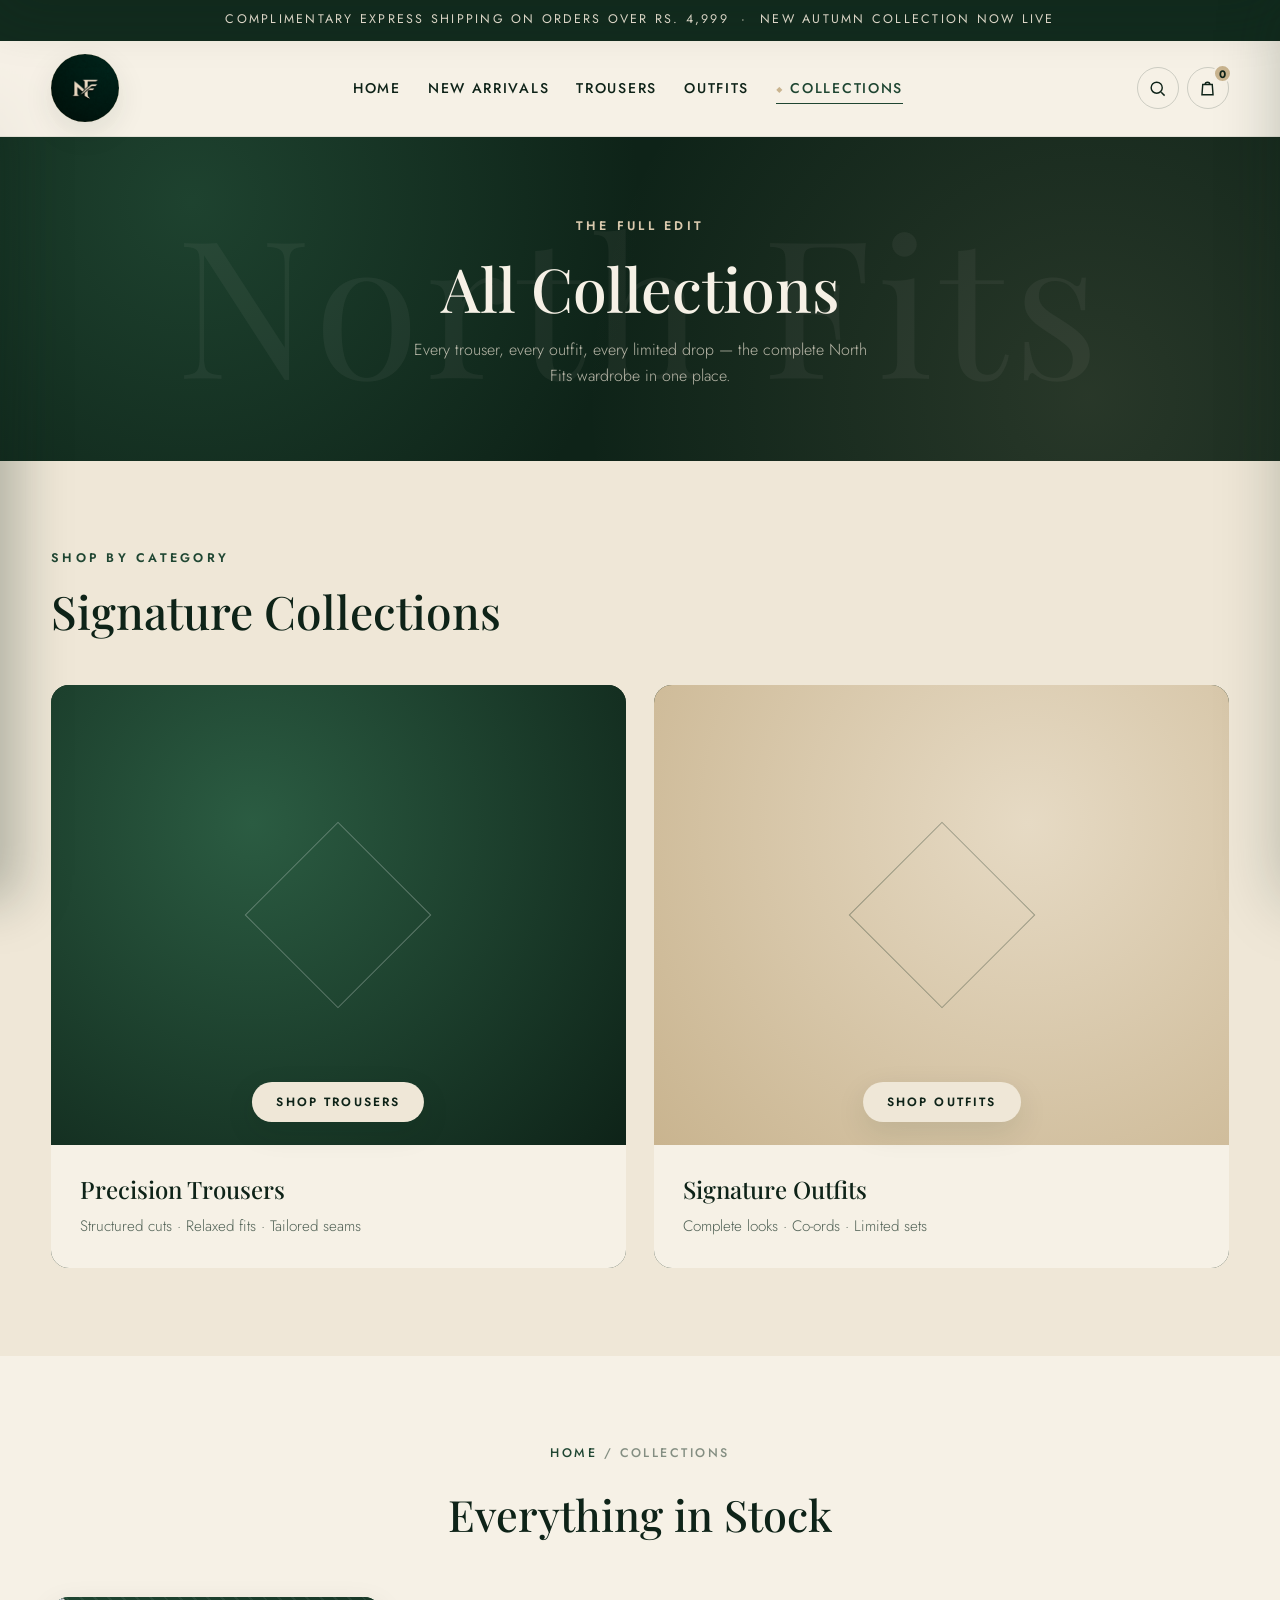
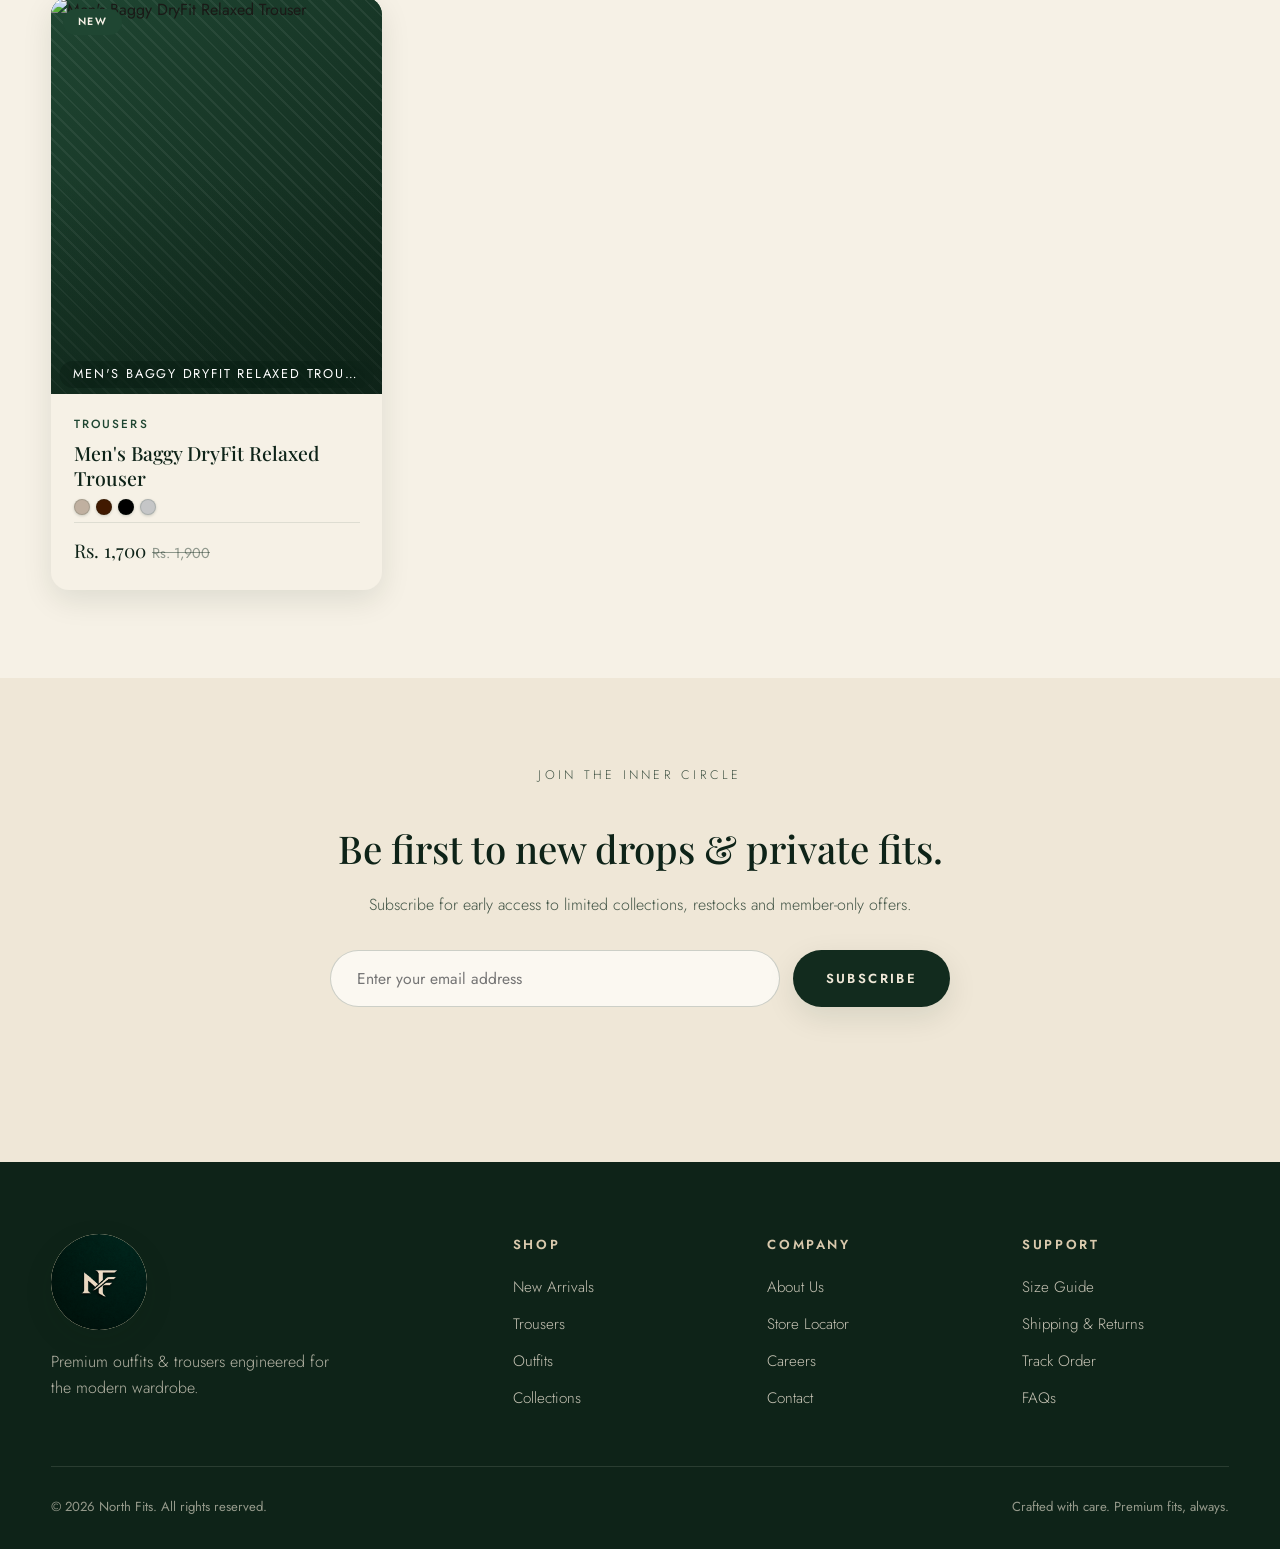
==== collections.html @ af8f9479 "Add files via upload" ====
<!DOCTYPE html>
<html lang="en">
<head>
  <meta charset="UTF-8" />
  <meta name="viewport" content="width=device-width, initial-scale=1.0" />
  <title>All Collections — North Fits</title>
  <meta name="description" content="Browse the full North Fits collection — every trendy outfit and premium trouser in one place." />
  <link rel="preconnect" href="https://fonts.googleapis.com" />
  <link rel="preconnect" href="https://fonts.gstatic.com" crossorigin />
  <link href="https://fonts.googleapis.com/css2?family=Playfair+Display:ital,wght@0,400;0,500;0,600;0,700;1,400&family=Jost:wght@300;400;500;600;700&display=swap" rel="stylesheet" />
  <link rel="icon" href="NORTH%20FITS%20LOGO.png" />
  <link rel="stylesheet" href="styles.css" />
</head>
<body>

  <!-- Loader -->
  <div class="loader" data-loader>
    <div class="loader-spin">
      <span class="loader-ring r1"></span>
      <span class="loader-ring r2"></span>
      <img src="NORTH%20FITS%20LOGO.png" alt="North Fits" />
    </div>
  </div>

  <div class="announcement">
    <p>Complimentary Express Shipping on Orders Over Rs. 4,999 &nbsp;·&nbsp; New Autumn Collection Now Live</p>
  </div>

  <header class="header">
    <div class="container header-inner">
      <button class="nav-toggle" aria-label="Open menu" aria-expanded="false">
        <span></span><span></span><span></span>
      </button>

      <a class="brand" href="index.html">
        <span class="brand-frame"><img src="NORTH%20FITS%20LOGO.png" alt="North Fits" /></span>
      </a>

      <nav class="nav" aria-label="Primary">
        <ul>
          <li><a href="index.html">Home</a></li>
          <li><a href="arrivals.html">New Arrivals</a></li>
          <li><a href="trousers.html">Trousers</a></li>
          <li><a href="outfits.html">Outfits</a></li>
          <li><a href="collections.html" class="active">Collections</a></li>
                  </ul>
      </nav>

      <div class="header-actions">
        <button class="icon-btn" aria-label="Search"><svg viewBox="0 0 24 24" fill="none" stroke="currentColor" stroke-width="1.8"><circle cx="11" cy="11" r="7"/><path d="M21 21l-4.3-4.3"/></svg></button>
        
        <button class="icon-btn cart-btn" aria-label="Cart" data-cart-open>
          <svg viewBox="0 0 24 24" fill="none" stroke="currentColor" stroke-width="1.8"><path d="M6 7h12l1 13H5L6 7z"/><path d="M9 7a3 3 0 0 1 6 0"/></svg>
          <span class="cart-count" data-cart-count>0</span>
        </button>
      </div>
    </div>
  </header>

  <div class="mobile-menu" data-mobile-menu>
    <nav aria-label="Mobile">
      <ul>
        <li><a href="index.html">Home</a></li>
        <li><a href="arrivals.html">New Arrivals</a></li>
        <li><a href="trousers.html">Trousers</a></li>
        <li><a href="outfits.html">Outfits</a></li>
        <li><a href="collections.html">Collections</a></li>
              </ul>
    </nav>
  </div>

  <section class="page-hero">
    <span class="page-hero-mark">North Fits</span>
    <div class="container">
      <p class="eyebrow">The Full Edit</p>
      <h1>All Collections</h1>
      <p class="lead">Every trouser, every outfit, every limited drop — the complete North Fits wardrobe in one place.</p>
    </div>
  </section>

  <section class="section section-tint" id="collections">
    <div class="container">
      <div class="section-head">
        <p class="eyebrow">Shop by Category</p>
        <h2>Signature Collections</h2>
      </div>
      <div class="collections">
        <a href="trousers.html" class="collection-item" data-collection="0">
          <div class="collection-visual vis-trousers">
            <span class="collection-chip">Shop Trousers</span>
          </div>
          <div class="collection-meta">
            <h3>Precision Trousers</h3>
            <p>Structured cuts · Relaxed fits · Tailored seams</p>
          </div>
        </a>
        <a href="outfits.html" class="collection-item" data-collection="1">
          <div class="collection-visual vis-outfits">
            <span class="collection-chip">Shop Outfits</span>
          </div>
          <div class="collection-meta">
            <h3>Signature Outfits</h3>
            <p>Complete looks · Co-ords · Limited sets</p>
          </div>
        </a>
      </div>
    </div>
  </section>

  <section class="section">
    <div class="container">
      <div class="page-head">
        <p class="crumb"><a href="index.html">Home</a> / Collections</p>
        <h2>Everything in Stock</h2>
      </div>
      <div class="product-grid" data-products></div>
    </div>
  </section>

  <section class="section newsletter">
    <div class="container newsletter-inner">
      <p class="eyebrow">Join the Inner Circle</p>
      <h2>Be first to new drops &amp; private fits.</h2>
      <p>Subscribe for early access to limited collections, restocks and member-only offers.</p>
      <form class="newsletter-form" data-newsletter>
        <input type="email" placeholder="Enter your email address" aria-label="Email address" required />
        <button type="submit" class="btn btn-solid">Subscribe</button>
      </form>
      <p class="form-note" data-newsletter-note></p>
    </div>
  </section>

  <footer class="footer">
    <div class="container footer-grid">
      <div class="footer-brand">
        <span class="brand-frame footer-logo"><img src="NORTH%20FITS%20LOGO.png" alt="North Fits" /></span>
        <p>Premium outfits &amp; trousers engineered for the modern wardrobe.</p>
      </div>
      <div class="footer-col">
        <h4>Shop</h4>
        <ul>
          <li><a href="arrivals.html">New Arrivals</a></li>
          <li><a href="trousers.html">Trousers</a></li>
          <li><a href="outfits.html">Outfits</a></li>
          <li><a href="collections.html">Collections</a></li>
        </ul>
      </div>
      <div class="footer-col">
        <h4>Company</h4>
        <ul>
          <li><a href="about.html">About Us</a></li>
          <li><a href="about.html">Store Locator</a></li>
          <li><a href="about.html">Careers</a></li>
          <li><a href="about.html">Contact</a></li>
        </ul>
      </div>
      <div class="footer-col">
        <h4>Support</h4>
        <ul>
          <li><a href="trousers.html">Size Guide</a></li>
          <li><a href="about.html">Shipping &amp; Returns</a></li>
          <li><a href="about.html">Track Order</a></li>
          <li><a href="about.html">FAQs</a></li>
        </ul>
      </div>
    </div>
    <div class="container footer-bottom">
      <p>© <span data-year>2026</span> North Fits. All rights reserved.</p>
      <p>Crafted with care. Premium fits, always.</p>
    </div>
  </footer>

  <div class="cart-backdrop" data-cart-backdrop></div>
  <aside class="cart" data-cart aria-label="Shopping cart">
    <div class="cart-head">
      <h3>Your Cart</h3>
      <button class="icon-btn" aria-label="Close cart" data-cart-close><svg viewBox="0 0 24 24" fill="none" stroke="currentColor" stroke-width="1.8"><path d="M6 6l12 12M18 6L6 18"/></svg></button>
    </div>
    <ul class="cart-list" data-cart-list></ul>
    <div class="cart-foot">
      <div class="cart-total"><span>Subtotal</span><strong data-cart-total>Rs. 0</strong></div>
      <button class="btn btn-solid btn-block" data-checkout>Checkout</button>
      <p class="cart-note">Taxes &amp; shipping calculated at checkout.</p>
    </div>
  </aside>

  

  <script src="products.js"></script>
  <script src="script.js"></script>
</body>
</html>
---- styles.css ----
/* =========================================================
   NORTH FITS — Premium Outfits & Trousers
   Theme: Beige + Dark Green
   ========================================================= */

:root {
  --green-900: #0e2318;
  --green-800: #122b1e;
  --green-700: #173827;
  --green-600: #1f4632;
  --green-500: #2b5c42;
  --beige-100: #f6f1e6;
  --beige-200: #efe7d7;
  --beige-300: #e6dac4;
  --beige-400: #d9c9ad;
  --beige-500: #c9b48f;
  --ink: #1a1a17;
  --cream: #fbf8f1;
  --serif: 'Playfair Display', Georgia, serif;
  --sans: 'Jost', 'Segoe UI', system-ui, sans-serif;
  --shadow-lg: 0 30px 60px rgba(14, 35, 24, 0.18);
  --shadow-sm: 0 10px 30px rgba(14, 35, 24, 0.10);
  --radius: 18px;
}

/* ---------- Reset ---------- */
* { margin: 0; padding: 0; box-sizing: border-box; }

html { scroll-behavior: smooth; }

body {
  font-family: var(--sans);
  background: var(--beige-100);
  color: var(--ink);
  line-height: 1.6;
  -webkit-font-smoothing: antialiased;
}

img { max-width: 100%; display: block; }

ul { list-style: none; }
a { text-decoration: none; color: inherit; }
button { font-family: inherit; cursor: pointer; }

.container {
  width: min(1200px, 92%);
  margin-inline: auto;
}

/* ---------- Announcement ---------- */
.announcement {
  background: var(--green-800);
  color: var(--beige-200);
  text-align: center;
  font-size: 0.78rem;
  letter-spacing: 0.18em;
  text-transform: uppercase;
  padding: 0.65rem 1rem;
  font-weight: 400;
}

/* ---------- Header ---------- */
.header {
  position: sticky;
  top: 0;
  z-index: 100;
  background: rgba(246, 241, 230, 0.88);
  backdrop-filter: blur(14px);
  border-bottom: 1px solid rgba(18, 43, 30, 0.08);
}

.header-inner {
  display: flex;
  align-items: center;
  justify-content: space-between;
  gap: 1.5rem;
  padding-block: 0.85rem;
}

.brand { flex: 0 0 auto; display: inline-flex; }

.brand-frame {
  display: grid;
  place-items: center;
  width: 68px;
  height: 68px;
  border-radius: 50%;
  background: var(--green-800);
  box-shadow: inset 0 0 0 3px var(--beige-400), var(--shadow-sm);
  overflow: hidden;
  flex: 0 0 auto;
}

.brand-frame img {
  width: 100%;
  height: 100%;
  object-fit: contain;
  border-radius: 50%;
}

.nav ul {
  display: flex;
  gap: 1.7rem;
  font-size: 0.88rem;
  letter-spacing: 0.12em;
  text-transform: uppercase;
  font-weight: 500;
}

.nav a {
  position: relative;
  color: var(--green-900);
  padding-block: 0.4rem;
}

.nav a::after {
  content: '';
  position: absolute;
  left: 0; bottom: 0;
  width: 0;
  height: 1.5px;
  background: var(--green-600);
  transition: width 0.3s ease;
}

.nav a:hover::after { width: 100%; }

.nav a.active { color: var(--green-600); }
.nav a.active::after { width: 100%; }
.nav a.active::before {
  content: '◆';
  font-size: 0.5rem;
  vertical-align: middle;
  margin-right: 0.4rem;
  color: var(--beige-500);
}

.header-actions { display: flex; gap: 0.5rem; }

.icon-btn {
  background: transparent;
  border: 1px solid rgba(18, 43, 30, 0.18);
  width: 42px;
  height: 42px;
  border-radius: 50%;
  display: grid;
  place-items: center;
  color: var(--green-900);
  transition: all 0.25s ease;
  position: relative;
}

.icon-btn svg { width: 19px; height: 19px; }

.icon-btn:hover {
  background: var(--green-800);
  color: var(--beige-200);
  border-color: var(--green-800);
}

.cart-count {
  position: absolute;
  top: -4px;
  right: -4px;
  background: var(--beige-500);
  color: var(--green-900);
  font-size: 0.68rem;
  font-weight: 700;
  width: 19px;
  height: 19px;
  border-radius: 50%;
  display: grid;
  place-items: center;
  border: 2px solid var(--beige-100);
}

.nav-toggle {
  display: none;
  background: none;
  border: 0;
  width: 42px;
  height: 42px;
  flex-direction: column;
  align-items: center;
  justify-content: center;
  gap: 5px;
}

.nav-toggle span {
  width: 24px;
  height: 2px;
  background: var(--green-900);
  transition: 0.3s;
}

.nav-toggle.open span:nth-child(1) { transform: translateY(7px) rotate(45deg); }
.nav-toggle.open span:nth-child(2) { opacity: 0; }
.nav-toggle.open span:nth-child(3) { transform: translateY(-7px) rotate(-45deg); }

/* Mobile menu */
.mobile-menu {
  position: fixed;
  top: 97px;
  left: 0;
  bottom: 0;
  width: 50%;
  max-width: 400px;
  min-width: 250px;
  background: var(--green-900);
  color: var(--beige-200);
  z-index: 95;
  padding: 2.2rem 2rem 2.5rem;
  border-top: 1px solid rgba(246, 241, 230, 0.1);
  box-shadow: 18px 0 50px rgba(14, 35, 24, 0.28);
  transform: translateX(-100%);
  transition: transform 0.35s ease;
  overflow-y: auto;
}

.mobile-menu.open { transform: translateX(0); }

body.nav-open { overflow: hidden; }

.mobile-menu ul { display: flex; flex-direction: column; gap: 1.4rem; }
.mobile-menu a {
  font-family: var(--serif);
  font-size: 1.7rem;
  color: var(--beige-200);
}

/* ---------- Page hero (inner pages) ---------- */
.page-hero {
  background:
    radial-gradient(circle at 15% 20%, rgba(43, 92, 66, 0.55), transparent 40%),
    radial-gradient(circle at 85% 80%, rgba(201, 180, 143, 0.14), transparent 45%),
    var(--green-900);
  color: var(--beige-100);
  padding-block: 5rem 4.5rem;
  text-align: center;
  position: relative;
  overflow: hidden;
}

.page-hero .eyebrow { color: var(--beige-400); }

.page-hero h1 {
  font-family: var(--serif);
  font-size: clamp(2.4rem, 5vw, 3.8rem);
  font-weight: 500;
  line-height: 1.1;
}

.page-hero p.lead {
  margin-top: 1rem;
  max-width: 52ch;
  margin-inline: auto;
  color: color-mix(in srgb, var(--beige-200) 75%, transparent);
  font-weight: 300;
}

.page-hero .page-hero-mark {
  position: absolute;
  top: 50%;
  left: 0;
  right: 0;
  transform: translateY(-50%);
  font-family: var(--serif);
  font-size: clamp(2.6rem, 15vw, 16rem);
  color: rgba(246, 241, 230, 0.05);
  letter-spacing: 0.03em;
  line-height: 1;
  pointer-events: none;
  white-space: nowrap;
  text-align: center;
}

.page-head {
  display: flex;
  align-items: center;
  justify-content: center;
  text-align: center;
  flex-direction: column;
  gap: 1rem;
  margin-bottom: 3rem;
}

.page-head h2 {
  font-family: var(--serif);
  font-size: clamp(2rem, 3.6vw, 2.7rem);
  font-weight: 500;
  color: var(--green-900);
}

.crumb {
  font-size: 0.78rem;
  letter-spacing: 0.2em;
  text-transform: uppercase;
  color: rgba(18, 43, 30, 0.5);
  font-weight: 500;
}

.crumb a { color: var(--green-600); }
.crumb a:hover { color: var(--green-900); }

/* ---------- Hero ---------- */
.hero {
  min-height: calc(100vh - 132px);
  display: flex;
  align-items: center;
  position: relative;
  overflow: hidden;
}

/* Decorative animation — replaces the old beige blob */
.hero-floaters {
  position: absolute;
  inset: 0;
  pointer-events: none;
  z-index: 0;
}

.floater {
  position: absolute;
  opacity: 0;
  animation: floatDiamond 9s ease-in-out infinite;
}
.floater::before { content: '\25C6'; }
.f1 { left: 4%;  top: 56%; font-size: 0.62rem; color: var(--beige-500); animation-delay: 0s; }
.f2 { left: 13%; top: 76%; font-size: 0.5rem;  color: var(--green-500); animation-delay: 1.7s; }
.f3 { left: 32%; top: 90%; font-size: 0.72rem; color: var(--beige-500); animation-delay: 0.9s; }
.f4 { left: 47%; top: 58%; font-size: 0.45rem; color: var(--green-500); animation-delay: 2.5s; }
.f5 { left: 24%; top: 42%; font-size: 0.55rem; color: var(--beige-400); animation-delay: 3.4s; }

@keyframes floatDiamond {
  0%   { transform: translateY(26px) rotate(0deg) scale(0.5); opacity: 0; }
  15%  { opacity: 0.9; }
  50%  { transform: translateY(-10px) rotate(180deg) scale(1); opacity: 0.6; }
  85%  { opacity: 0.9; }
  100% { transform: translateY(-38px) rotate(360deg) scale(0.55); opacity: 0; }
}

.hero-inner {
  position: relative;
  z-index: 1;
  display: grid;
  grid-template-columns: 1.05fr 0.95fr;
  gap: 4rem;
  align-items: center;
  padding-block: 0.75rem 1.75rem;
}

.eyebrow {
  font-size: 0.78rem;
  letter-spacing: 0.26em;
  text-transform: uppercase;
  color: var(--green-600);
  font-weight: 600;
  margin-bottom: 1.1rem;
}

.hero h1 {
  font-family: var(--serif);
  font-size: clamp(3rem, 6vw, 5.2rem);
  line-height: 1.04;
  font-weight: 500;
  color: var(--green-900);
}

.hero h1 em {
  position: relative;
  font-style: italic;
  color: var(--green-600);
}

/* Animated shimmering underline under "Noticed." */
.hero h1 em::after {
  content: '';
  position: absolute;
  left: 2%;
  right: 2%;
  bottom: 0.04em;
  height: 0.06em;
  border-radius: 3px;
  background: linear-gradient(90deg, var(--green-500), var(--beige-400), var(--green-500), var(--beige-500), var(--green-500));
  background-size: 300% 100%;
  animation: underlineSweep 6s linear infinite;
  opacity: 0.85;
}

@keyframes underlineSweep { to { background-position: 300% 0; } }

.hero .lead {
  margin-top: 1rem;
  max-width: 40ch;
  font-size: 1.06rem;
  color: rgba(18, 43, 30, 0.82);
  font-weight: 300;
}

.hero-cta {
  position: relative;
  display: flex;
  gap: 1rem;
  margin-top: 1.6rem;
  flex-wrap: wrap;
  justify-content: center;
  animation: ctaFloat 6s ease-in-out infinite;
}

/* Soft breathing halo behind the buttons — replaces the dashed ring */
.hero-cta::before {
  content: '';
  position: absolute;
  left: 50%;
  top: 50%;
  width: 340px;
  height: 96px;
  transform: translate(-50%, -50%);
  z-index: -1;
  border-radius: 50%;
  background:
    radial-gradient(50% 50% at 32% 35%, rgba(43, 92, 66, 0.20), transparent 70%),
    radial-gradient(50% 50% at 68% 60%, rgba(246, 241, 230, 0.55), transparent 75%);
  filter: blur(10px);
  pointer-events: none;
  animation: haloBreath 6s ease-in-out infinite;
}

@keyframes haloBreath {
  0%, 100% { transform: translate(-50%, -50%) scale(1);    opacity: 0.7; }
  50%      { transform: translate(-50%, -50%) scale(1.08); opacity: 1; }
}

@keyframes ctaFloat {
  0%, 100% { transform: translateY(0); }
  50%      { transform: translateY(-6px); }
}

.btn {
  display: inline-block;
  padding: 0.95rem 2rem;
  font-size: 0.82rem;
  letter-spacing: 0.18em;
  text-transform: uppercase;
  font-weight: 600;
  border-radius: 40px;
  transition: all 0.28s ease;
  border: 1px solid transparent;
}

.btn-solid {
  background: var(--green-800);
  color: var(--beige-200);
  box-shadow: var(--shadow-sm);
}

.btn-solid:hover {
  background: var(--green-600);
  color: var(--cream);
  transform: translateY(-2px);
}

/* Moving shine sweep across the hero CTA button */
.hero-cta .btn-solid {
  position: relative;
  overflow: hidden;
}

.hero-cta .btn-solid::after {
  content: '';
  position: absolute;
  top: 0;
  left: -80%;
  width: 55%;
  height: 100%;
  background: linear-gradient(100deg, transparent, rgba(246, 241, 230, 0.16), transparent);
  transform: skewX(-20deg);
  animation: sheen 5s ease-in-out infinite;
  pointer-events: none;
}

@keyframes sheen {
  0%, 55% { left: -80%; }
  100%    { left: 135%; }
}

.btn-ghost {
  border-color: var(--green-700);
  color: var(--green-800);
}

.btn-ghost:hover {
  background: var(--green-800);
  color: var(--beige-200);
}

.btn-block { width: 100%; text-align: center; }

.hero-meta {
  display: flex;
  justify-content: center;
  gap: 1.6rem;
  margin-top: 1.7rem;
  font-size: 0.78rem;
  letter-spacing: 0.14em;
  text-transform: uppercase;
  color: var(--green-700);
  font-weight: 500;
}

.hero-meta li::before {
  content: '◆';
  color: var(--beige-500);
  margin-right: 0.5rem;
  font-size: 0.6rem;
  vertical-align: middle;
}

/* Hero visual — animated brand seal */
.hero-visual {
  position: relative;
  min-height: 380px;
}

.brand-stage {
  position: relative;
  height: 100%;
  min-height: 380px;
  display: grid;
  place-items: start center;
}

.seal-center {
  position: relative;
  z-index: 2;
  width: 195px;
  height: 195px;
  box-shadow: inset 0 0 0 5px var(--beige-400), var(--shadow-lg);
  animation: float 6s ease-in-out infinite;
}

.seal-center img {
  width: 100%;
  height: 100%;
}

.ripple {
  position: absolute;
  width: 220px;
  height: 220px;
  border-radius: 50%;
  border: 1.5px solid rgba(31, 70, 50, 0.4);
  animation: ripple 4.5s ease-out infinite;
  pointer-events: none;
}

.ripple.r2 { animation-delay: 1.5s; }
.ripple.r3 { animation-delay: 3s; }

@keyframes ripple {
  0% { transform: scale(0.7); opacity: 0.8; }
  100% { transform: scale(2.1); opacity: 0; }
}

.seal-ring {
  position: absolute;
  top: -48px;
  left: 50%;
  width: 300px;
  height: 300px;
  transform: translateX(-50%);
  animation: spin 28s linear infinite;
  pointer-events: none;
}

.seal-ring .ring-text,
.seal-ring .seal-text {
  fill: var(--green-700);
  font-family: var(--sans);
  font-size: 11px;
  letter-spacing: 2.5px;
  text-transform: uppercase;
  font-weight: 500;
}

@keyframes spin {
  from { transform: translateX(-50%) rotate(0deg); }
  to { transform: translateX(-50%) rotate(360deg); }
}

/* Spin without the off-center shift — used when the ring is grid-centered */
@keyframes spinCenter {
  from { transform: rotate(0deg); }
  to { transform: rotate(360deg); }
}

.wave-lines {
  position: absolute;
  top: 60px;
  left: 50%;
  transform: translateX(-50%);
  width: 280px;
  height: 40px;
  pointer-events: none;
  overflow: visible;
}

.wave-lines path {
  fill: none;
  stroke: var(--green-600);
  stroke-width: 2.2;
  stroke-linecap: round;
  stroke-dasharray: 14 10;
  animation: dash 7s linear infinite;
}

.wave-lines .w2 {
  stroke: var(--beige-500);
  animation-delay: 1.4s;
}

.stage-orbit {
  position: absolute;
  width: 270px;
  height: 270px;
  border: 1px dashed rgba(31, 70, 50, 0.3);
  border-radius: 50%;
  animation: spin 22s linear infinite reverse;
  pointer-events: none;
}

.orb-dot {
  position: absolute;
  top: -7px;
  left: 50%;
  width: 14px;
  height: 14px;
  border-radius: 50%;
  background: var(--beige-500);
  box-shadow: 0 0 0 4px rgba(201, 180, 143, 0.35);
}

.orb-dot.d2 {
  top: auto;
  bottom: -6px;
  left: 22%;
  width: 10px;
  height: 10px;
  background: var(--green-600);
  box-shadow: 0 0 0 4px rgba(43, 92, 66, 0.3);
}

.stage-wave {
  position: absolute;
  bottom: 6%;
  width: 300px;
  height: 34px;
  pointer-events: none;
}

.stage-wave path {
  fill: none;
  stroke: var(--green-600);
  stroke-width: 2.2;
  stroke-linecap: round;
  stroke-dasharray: 14 10;
  animation: dash 7s linear infinite;
}

@keyframes dash {
  to { stroke-dashoffset: -240; }
}

.spark {
  position: absolute;
  width: 10px;
  height: 10px;
  border-radius: 50%;
  background: var(--beige-500);
  opacity: 0.7;
  animation: sparkle 4s ease-in-out infinite;
  pointer-events: none;
}

.spark.s1 { top: 16%; right: 18%; }
.spark.s2 { top: 30%; left: 12%; width: 7px; height: 7px; animation-delay: 1s; }
.spark.s3 { bottom: 24%; right: 10%; width: 6px; height: 6px; background: var(--green-500); animation-delay: 2s; }
.spark.s4 { bottom: 14%; left: 18%; width: 8px; height: 8px; animation-delay: 3s; }
.spark.s5 { top: 12%; right: 32%; width: 5px; height: 5px; background: var(--green-500); animation-delay: 0.5s; }
.spark.s6 { bottom: 32%; right: 24%; width: 7px; height: 7px; animation-delay: 2.5s; }
.spark.s7 { top: 44%; left: 6%; width: 6px; height: 6px; animation-delay: 3.5s; }

@keyframes sparkle {
  0%, 100% { transform: translateY(0) scale(1); opacity: 0.5; }
  50% { transform: translateY(-14px) scale(1.25); opacity: 0.95; }
}

@keyframes float {
  0%, 100% { transform: translateY(0); }
  50% { transform: translateY(-10px); }
}

/* ---------- Marquee ---------- */
.marquee {
  background: var(--green-800);
  color: var(--beige-300);
  overflow: hidden;
  padding-block: 1rem;
  border-block: 1px solid rgba(246, 241, 230, 0.12);
}

.marquee-track {
  display: flex;
  gap: 2.2rem;
  white-space: nowrap;
  animation: marquee 22s linear infinite;
  font-family: var(--serif);
  font-size: 1.06rem;
  letter-spacing: 0.12em;
}

.marquee-track span:not(:nth-child(odd)) { color: var(--beige-500); }

@keyframes marquee {
  from { transform: translateX(0); }
  to { transform: translateX(-50%); }
}

/* ---------- Home poster banner ---------- */
.poster {
  position: relative;
  min-height: 520px;
  display: grid;
  place-items: center;
  text-align: center;
  overflow: hidden;
  background: var(--green-900);
}
.poster-media {
  position: absolute;
  inset: 0;
  background: center/cover no-repeat;
  z-index: 0;
}
.poster-overlay {
  position: absolute;
  inset: 0;
  background: linear-gradient(180deg, rgba(14, 35, 24, 0.25) 0%, rgba(14, 35, 24, 0.55) 55%, rgba(14, 35, 24, 0.82) 100%);
  z-index: 1;
}
.poster-inner {
  position: relative;
  z-index: 2;
  width: 100%;
  padding: 6rem 1.5rem;
  display: flex;
  flex-direction: column;
  align-items: center;
  gap: 1rem;
  color: var(--beige-200);
}
.poster-inner .eyebrow {
  color: var(--beige-400);
  margin-bottom: 0;
}
.poster-inner h2 {
  font-family: var(--serif);
  font-size: clamp(2rem, 5vw, 3.6rem);
  line-height: 1.1;
  font-weight: 500;
  color: #fff;
  margin: 0;
  text-shadow: 0 4px 30px rgba(0, 0, 0, 0.35);
}
.poster-inner p {
  max-width: 48ch;
  font-size: 1.05rem;
  font-weight: 300;
  color: rgba(246, 241, 230, 0.92);
  margin: 0;
}
.poster-inner .btn { margin-top: 1rem; }

@media (max-width: 640px) {
  .poster { min-height: 380px; }
  .poster-inner { padding: 4rem 1.25rem; }
}

/* ---------- Sections ---------- */
.section { padding-block: 5.5rem; }
.section-tint { background: var(--beige-200); }

.section-head { margin-bottom: 3rem; }

.section-head h2 {
  font-family: var(--serif);
  font-size: clamp(2rem, 3.6vw, 2.9rem);
  font-weight: 500;
  color: var(--green-900);
  line-height: 1.1;
}

.section-head.row {
  display: flex;
  align-items: flex-end;
  justify-content: space-between;
  gap: 1rem;
  flex-wrap: wrap;
}

.text-link {
  font-size: 0.82rem;
  letter-spacing: 0.16em;
  text-transform: uppercase;
  font-weight: 600;
  color: var(--green-600);
  border-bottom: 1px solid var(--green-600);
  padding-bottom: 0.25rem;
}

.text-link:hover { color: var(--green-900); border-color: var(--green-900); }

/* ---------- Collections ---------- */
.collections {
  display: grid;
  grid-template-columns: 1fr 1fr;
  gap: 1.8rem;
}

.collection-item {
  position: relative;
  border-radius: var(--radius);
  overflow: hidden;
  background: var(--green-800);
  transition: transform 0.3s ease;
  display: block;
}

.collection-item:hover { transform: translateY(-6px); }

.collection-visual {
  position: relative;
  height: 460px;
  display: grid;
  place-items: center;
}

.vis-trousers {
  background: radial-gradient(circle at 35% 30%, var(--green-500), var(--green-900));
}
.vis-outfits {
  background: radial-gradient(circle at 65% 30%, var(--beige-300), var(--beige-500));
}

.collection-visual::before {
  content: '';
  position: absolute;
  width: 130px;
  height: 130px;
  border: 1px solid rgba(255,255,255,0.28);
  transform: rotate(45deg);
}

.vis-outfits::before {
  border-color: rgba(18, 43, 30, 0.35);
}

.collection-chip {
  position: absolute;
  bottom: 1.4rem;
  left: 50%;
  transform: translateX(-50%);
  background: var(--beige-200);
  color: var(--green-900);
  padding: 0.65rem 1.5rem;
  border-radius: 40px;
  font-size: 0.75rem;
  letter-spacing: 0.18em;
  text-transform: uppercase;
  font-weight: 600;
  box-shadow: var(--shadow-sm);
}

.collection-meta {
  padding: 1.6rem 1.8rem 1.9rem;
  background: var(--beige-100);
}

.collection-meta h3 {
  font-family: var(--serif);
  font-size: 1.5rem;
  font-weight: 500;
  color: var(--green-900);
}

.collection-meta p {
  color: rgba(18, 43, 30, 0.72);
  font-size: 0.95rem;
  font-weight: 300;
  margin-top: 0.3rem;
}

/* ---------- Empty product grid state ---------- */
.grid-empty {
  grid-column: 1 / -1;
  text-align: center;
  color: rgba(18, 43, 30, 0.55);
  font-family: var(--serif);
  font-size: 1.1rem;
  padding: 2.5rem 1rem;
}

/* ---------- Product grid ---------- */
.product-grid {
  display: grid;
  grid-template-columns: repeat(3, 1fr);
  gap: 1.8rem;
  max-width: 1050px;
}

.product-card {
  background: var(--beige-100);
  border-radius: var(--radius);
  overflow: hidden;
  box-shadow: var(--shadow-sm);
  transition: transform 0.3s ease, box-shadow 0.3s ease;
  display: flex;
  flex-direction: column;
  cursor: pointer;
}

.product-card:hover {
  transform: translateY(-6px);
  box-shadow: var(--shadow-lg);
}

.product-visual {
  position: relative;
  aspect-ratio: 3 / 3.6;
  display: grid;
  place-items: center;
  overflow: hidden;
}

.product-visual::before {
  content: '';
  position: absolute;
  inset: 0;
  opacity: 0.9;
  transition: transform 0.6s ease;
}

.product-card:hover .product-visual::before { transform: scale(1.06); }

.product-visual .product-name {
  position: relative;
  z-index: 1;
  font-family: var(--serif);
  font-size: 1.5rem;
  color: rgba(255, 255, 255, 0.9);
  text-align: center;
  line-height: 1.3;
  letter-spacing: 0.08em;
}

.visual-fabric { background: linear-gradient(140deg, var(--green-500), var(--green-900)); }
.visual-fabric::before, 
.visual-linen::before,
.visual-tweed::before,
.visual-silk::before,
.visual-cotton::before,
.visual-blazer::before {
  background:
    repeating-linear-gradient(45deg, rgba(255,255,255,0.06) 0 2px, transparent 2px 10px),
    linear-gradient(140deg, var(--g1, var(--green-600)), var(--g2, var(--green-900)));
}

.visual-linen { --g1: var(--beige-300); --g2: var(--beige-500); }
.visual-linen::before { background: repeating-linear-gradient(-45deg, rgba(18,43,30,0.08) 0 2px, transparent 2px 9px), linear-gradient(140deg, var(--beige-300), var(--beige-500)); }
.visual-linen span { color: var(--green-900); }

.visual-tweed { --g1: #2b5c42; --g2: #122b1e; }
.visual-tweed::before { background: repeating-linear-gradient(90deg, rgba(255,255,255,0.09) 0 3px, transparent 3px 9px), linear-gradient(140deg, #2b5c42, #0e2318); }

.visual-silk { --g1: var(--beige-400); --g2: var(--beige-500); }
.visual-silk::before { background: linear-gradient(140deg, var(--beige-400), var(--beige-500)); }
.visual-silk span { color: var(--green-900); }

.visual-cotton { --g1: var(--green-600); --g2: var(--green-700); }
.visual-blazer { --g1: var(--beige-300); --g2: var(--green-600); }

.badge {
  position: absolute;
  top: 0.75rem;
  left: 0.75rem;
  z-index: 2;
  background: var(--green-800);
  color: var(--beige-200);
  font-size: 0.66rem;
  letter-spacing: 0.16em;
  text-transform: uppercase;
  padding: 0.4rem 0.9rem;
  border-radius: 40px;
  font-weight: 600;
  font-family: var(--sans);
  line-height: 1.2;
  text-align: left;
}

.badge.new { background: var(--green-600); color: var(--beige-100); }
.badge.hot { background: var(--beige-400); color: var(--green-900); }

.product-info {
  padding: 1.3rem 1.4rem 1.5rem;
  display: flex;
  flex-direction: column;
  gap: 0.45rem;
  flex: 1;
}

.product-info h4 {
  font-family: var(--serif);
  font-size: 1.22rem;
  font-weight: 500;
  color: var(--green-900);
  line-height: 1.25;
}

.product-cat {
  font-size: 0.74rem;
  letter-spacing: 0.18em;
  text-transform: uppercase;
  color: var(--green-600);
  font-weight: 500;
}

.product-bottom {
  margin-top: auto;
  display: flex;
  align-items: center;
  justify-content: space-between;
  padding-top: 0.8rem;
  border-top: 1px solid rgba(18, 43, 30, 0.1);
}

.price {
  font-family: var(--serif);
  font-size: 1.18rem;
  color: var(--green-900);
}

.price del {
  font-size: 0.9rem;
  color: rgba(18, 43, 30, 0.45);
  margin-left: 0.4rem;
  font-family: var(--sans);
}

.add-btn {
  background: var(--green-800);
  color: var(--beige-200);
  border: 0;
  width: 40px;
  height: 40px;
  border-radius: 50%;
  display: grid;
  place-items: center;
  transition: all 0.25s ease;
}

.add-btn svg { width: 17px; height: 17px; }
.add-btn:hover { background: var(--green-600); transform: scale(1.08); }

/* ---------- Editorial ---------- */
.editorial { background: var(--cream); }

.editorial-grid {
  display: grid;
  grid-template-columns: 0.9fr 1.1fr;
  gap: 4rem;
  align-items: center;
}

.editorial-visual {
  position: relative;
  height: 520px;
  border-radius: var(--radius);
  background: linear-gradient(150deg, var(--green-600), var(--green-900));
  display: grid;
  place-items: center;
  overflow: hidden;
}

.editorial-visual::before {
  content: '';
  position: absolute;
  inset: 1.4rem;
  border: 1px solid rgba(246, 241, 230, 0.22);
  border-radius: 12px;
}

.ed-badge {
  font-family: var(--serif);
  font-size: 7rem;
  color: rgba(246, 241, 230, 0.16);
  letter-spacing: 0.1em;
  position: relative;
}

.editorial-copy h2 {
  font-family: var(--serif);
  font-size: clamp(2rem, 3.4vw, 2.8rem);
  font-weight: 500;
  color: var(--green-900);
  line-height: 1.18;
  margin-bottom: 1.2rem;
}

.editorial-copy > p {
  color: rgba(18, 43, 30, 0.78);
  font-weight: 300;
  max-width: 52ch;
}

.perks {
  margin-block: 1.8rem;
  display: flex;
  flex-direction: column;
  gap: 0.8rem;
  font-size: 0.98rem;
  color: var(--green-800);
  font-weight: 400;
}

.perk-dot {
  display: inline-block;
  width: 9px;
  height: 9px;
  background: var(--beige-500);
  border-radius: 50%;
  margin-right: 0.8rem;
}

/* ---------- Section dark / testimonials ---------- */
.section-dark {
  background: var(--green-900);
}

.section-dark .section-head h2 { color: var(--beige-100); }
.section-dark .eyebrow { color: var(--beige-400); }

.testimonials {
  display: grid;
  grid-template-columns: repeat(3, 1fr);
  gap: 1.8rem;
}

.quote {
  background: var(--green-800);
  border: 1px solid rgba(246, 241, 230, 0.1);
  border-radius: var(--radius);
  padding: 2.2rem 2rem;
  display: flex;
  flex-direction: column;
  gap: 1.4rem;
}

.quote::before {
  content: '“';
  font-family: var(--serif);
  font-size: 4rem;
  line-height: 0.6;
  color: var(--beige-500);
}

.quote blockquote {
  font-family: var(--serif);
  font-style: italic;
  font-size: 1.12rem;
  line-height: 1.55;
  color: var(--beige-100);
}

.quote figcaption {
  font-size: 0.8rem;
  letter-spacing: 0.16em;
  text-transform: uppercase;
  color: var(--beige-400);
  font-weight: 500;
}

.quote.feat {
  background: var(--beige-100);
  border: 1px solid rgba(18, 43, 30, 0.1);
  box-shadow: var(--shadow-sm);
}

.quote.feat::before {
  content: '◆';
  font-family: var(--sans);
  font-size: 1rem;
  color: var(--green-600);
}

.quote.feat h3 {
  font-family: var(--serif);
  font-size: 1.4rem;
  font-weight: 500;
  color: var(--green-900);
}

.quote.feat p {
  color: rgba(18, 43, 30, 0.78);
  font-weight: 300;
}

/* ---------- Newsletter ---------- */
.newsletter { background: var(--beige-200); }

.newsletter-inner {
  text-align: center;
  max-width: 620px;
}

.newsletter-inner h2 {
  font-family: var(--serif);
  font-size: clamp(1.9rem, 3vw, 2.5rem);
  font-weight: 500;
  color: var(--green-900);
  margin-bottom: 0.8rem;
}

.newsletter-inner > p {
  color: rgba(18, 43, 30, 0.78);
  font-weight: 300;
  margin-bottom: 2rem;
}

.newsletter-form {
  display: flex;
  gap: 0.8rem;
}

.newsletter-form input {
  flex: 1;
  background: var(--cream);
  border: 1px solid rgba(18, 43, 30, 0.2);
  border-radius: 40px;
  padding: 1rem 1.6rem;
  font-family: inherit;
  font-size: 0.98rem;
  color: var(--ink);
}

.newsletter-form input:focus {
  outline: none;
  border-color: var(--green-600);
}

.form-note {
  margin-top: 1rem;
  font-size: 0.9rem;
  color: var(--green-600);
  min-height: 1.2rem;
}

/* ---------- Footer ---------- */
.footer {
  background: var(--green-900);
  color: var(--beige-200);
  padding-block: 4.5rem 2rem;
}

.footer-grid {
  display: grid;
  grid-template-columns: 2fr 1fr 1fr 1fr;
  gap: 3rem;
  margin-bottom: 3.5rem;
}

.brand-frame.footer-logo {
  width: 96px;
  height: 96px;
  margin-bottom: 1.2rem;
}

.brand-frame.footer-logo img { width: 100%; height: 100%; }

.footer-brand p {
  color: color-mix(in srgb, var(--beige-200) 75%, transparent);
  font-weight: 300;
  max-width: 32ch;
}

.footer-col h4 {
  font-size: 0.82rem;
  letter-spacing: 0.2em;
  text-transform: uppercase;
  color: var(--beige-400);
  margin-bottom: 1.2rem;
  font-weight: 600;
}

.footer-col ul { display: flex; flex-direction: column; gap: 0.7rem; }
.footer-col a {
  color: color-mix(in srgb, var(--beige-200) 82%, transparent);
  font-weight: 300;
  font-size: 0.95rem;
  transition: color 0.2s;
}

.footer-col a:hover { color: var(--beige-400); }

.footer-bottom {
  display: flex;
  justify-content: space-between;
  gap: 1rem;
  flex-wrap: wrap;
  border-top: 1px solid rgba(246, 241, 230, 0.12);
  padding-top: 1.8rem;
  font-size: 0.82rem;
  color: color-mix(in srgb, var(--beige-200) 60%, transparent);
}

.footer-bottom .admin-link {
  color: var(--beige-400);
  text-decoration: underline;
  text-underline-offset: 2px;
  opacity: 0.75;
  transition: opacity 0.2s ease, color 0.2s ease;
}

.footer-bottom .admin-link:hover { opacity: 1; color: var(--beige-200); }

/* ---------- Cart drawer ---------- */
.cart-backdrop {
  position: fixed;
  inset: 0;
  background: rgba(14, 35, 24, 0.5);
  backdrop-filter: blur(3px);
  opacity: 0;
  pointer-events: none;
  transition: opacity 0.3s ease;
  z-index: 199;
}

.cart-backdrop.open { opacity: 1; pointer-events: auto; }

.cart {
  position: fixed;
  top: 0;
  right: 0;
  height: 100%;
  width: min(420px, 92vw);
  background: var(--beige-100);
  z-index: 200;
  transform: translateX(105%);
  transition: transform 0.38s ease;
  display: flex;
  flex-direction: column;
  box-shadow: -20px 0 60px rgba(14, 35, 24, 0.25);
}

.cart.open { transform: translateX(0); }

.cart-head {
  display: flex;
  align-items: center;
  justify-content: space-between;
  padding: 1.5rem 1.6rem;
  border-bottom: 1px solid rgba(18, 43, 30, 0.1);
}

.cart-head h3 {
  font-family: var(--serif);
  font-size: 1.5rem;
  font-weight: 500;
  color: var(--green-900);
}

.cart-list {
  flex: 1;
  overflow-y: auto;
  padding: 1.2rem 1.6rem;
  display: flex;
  flex-direction: column;
  gap: 1.2rem;
}

.cart-empty {
  text-align: center;
  color: rgba(18, 43, 30, 0.55);
  font-weight: 300;
  margin-top: 2rem;
  font-family: var(--serif);
  font-size: 1.1rem;
}

.cart-item {
  display: flex;
  gap: 1rem;
  align-items: center;
}

.cart-thumb {
  width: 64px;
  height: 78px;
  border-radius: 12px;
  flex: 0 0 auto;
}

.cart-item-info { flex: 1; }
.cart-item-info h4 { font-size: 0.98rem; color: var(--green-900); font-weight: 500; }
.cart-item-info p { font-size: 0.8rem; color: rgba(18,43,30,0.7); }

.cart-item-price { font-family: var(--serif); color: var(--green-900); font-size: 1rem; }

.remove-btn {
  background: none;
  border: none;
  color: rgba(18, 43, 30, 0.5);
  font-size: 1.3rem;
  line-height: 1;
  padding: 0.3rem;
}

.remove-btn:hover { color: var(--green-600); }

.cart-foot {
  padding: 1.4rem 1.6rem;
  border-top: 1px solid rgba(18, 43, 30, 0.1);
}

.cart-total {
  display: flex;
  justify-content: space-between;
  align-items: baseline;
  margin-bottom: 1.2rem;
  color: var(--green-900);
  font-size: 1rem;
}

.cart-total strong { font-family: var(--serif); font-size: 1.3rem; }

.cart-note {
  margin-top: 0.9rem;
  text-align: center;
  font-size: 0.76rem;
  color: rgba(18, 43, 30, 0.55);
}

/* ---------- Toast ---------- */
.toast {
  position: fixed;
  bottom: 2rem;
  left: 50%;
  transform: translate(-50%, 120%);
  background: var(--green-800);
  color: var(--beige-200);
  padding: 0.9rem 2rem;
  border-radius: 40px;
  font-size: 0.85rem;
  letter-spacing: 0.1em;
  box-shadow: var(--shadow-lg);
  z-index: 300;
  transition: transform 0.4s ease;
}

.toast.show { transform: translate(-50%, 0); }

/* ---------- Search ---------- */
.search-backdrop {
  position: fixed;
  inset: 0;
  z-index: 320;
  background: rgba(14, 35, 24, 0.55);
  backdrop-filter: blur(8px);
  -webkit-backdrop-filter: blur(8px);
  opacity: 0;
  pointer-events: none;
  transition: opacity 0.3s ease;
}

.search-backdrop.open { opacity: 1; pointer-events: auto; }

.search-panel {
  position: fixed;
  top: 0;
  left: 0;
  right: 0;
  z-index: 330;
  background: var(--beige-100);
  padding: 1.5rem clamp(1rem, 4vw, 2.8rem) 2rem;
  border-bottom: 1px solid rgba(18, 43, 30, 0.12);
  box-shadow: 0 24px 60px rgba(14, 35, 24, 0.28);
  transform: translateY(-110%);
  transition: transform 0.35s ease;
  max-height: 92vh;
  overflow-y: auto;
  scrollbar-width: none;
}

.search-panel::-webkit-scrollbar { display: none; }

.search-panel.open { transform: translateY(0); }

.search-bar {
  display: flex;
  align-items: center;
  gap: 0.6rem;
  background: var(--cream);
  border: 1px solid rgba(18, 43, 30, 0.22);
  border-radius: 40px;
  padding: 0.55rem 0.6rem 0.55rem 1.3rem;
  transition: border-color 0.2s ease, box-shadow 0.2s ease;
}

.search-bar:focus-within {
  border-color: var(--green-600);
  box-shadow: 0 0 0 4px rgba(43, 92, 66, 0.12);
}

.search-icon { width: 20px; height: 20px; color: var(--green-700); flex: 0 0 auto; }

.search-input {
  flex: 1;
  min-width: 0;
  background: none;
  border: 0;
  outline: none;
  font-family: inherit;
  font-size: 1.08rem;
  color: var(--ink);
  padding: 0.5rem 0;
}

.search-input::placeholder { color: rgba(18, 43, 30, 0.4); }

.search-clear {
  flex: 0 0 auto;
  width: 38px;
  height: 38px;
  border-radius: 50%;
  border: 0;
  background: var(--beige-200);
  color: var(--green-800);
  font-size: 1.2rem;
  line-height: 1;
  visibility: hidden;
  transition: background 0.2s ease;
}

.search-clear:hover { background: var(--beige-300); }

.search-meta {
  margin-top: 1rem;
  font-size: 0.85rem;
  letter-spacing: 0.06em;
  color: rgba(18, 43, 30, 0.62);
  font-weight: 300;
  min-height: 1.2rem;
}

.search-grid {
  display: grid;
  grid-template-columns: repeat(4, 1fr);
  gap: 1.5rem;
  margin-top: 1.5rem;
}

.search-grid .product-card { cursor: pointer; }

@media (max-width: 1024px) {
  .search-grid { grid-template-columns: repeat(3, 1fr); gap: 1rem; }
}

@media (max-width: 768px) {
  .search-grid { grid-template-columns: repeat(2, 1fr); gap: 0.9rem; }
}

@media (max-width: 480px) {
  .search-panel { padding-top: 1.1rem; }
  .search-grid { gap: 0.7rem; }
}

/* ---------- Page loader ---------- */
.loader {
  position: fixed;
  inset: 0;
  z-index: 9999;
  display: grid;
  place-items: center;
  background: rgba(246, 241, 230, 0.55);
  backdrop-filter: blur(8px);
  -webkit-backdrop-filter: blur(8px);
  animation: loaderFade 1.2s ease forwards;
}

.loader.done {
  opacity: 0;
  visibility: hidden;
  pointer-events: none;
}

@keyframes loaderFade {
  0% { opacity: 1; visibility: visible; }
  80% { opacity: 1; visibility: visible; }
  100% { opacity: 0; visibility: hidden; pointer-events: none; }
}

.loader-spin {
  position: relative;
  width: 150px;
  height: 150px;
  animation: loaderPulse 2.2s ease-in-out infinite;
}

.loader-spin img {
  position: absolute;
  inset: 0;
  width: 100%;
  height: 100%;
  object-fit: contain;
  border-radius: 50%;
  border: 4px solid var(--beige-200);
  box-shadow: var(--shadow-lg);
}

.loader-ring {
  position: absolute;
  border-radius: 50%;
}

.loader-ring.r1 {
  inset: -20px;
  border: 2px dashed var(--beige-500);
  animation: loaderSpin 1.5s linear infinite;
}

.loader-ring.r2 {
  inset: -34px;
  border: 1px solid rgba(43, 92, 66, 0.3);
  border-top-color: var(--green-600);
  animation: loaderSpin 1.5s linear infinite reverse;
}

@keyframes loaderSpin {
  to { transform: rotate(360deg); }
}

@keyframes loaderPulse {
  0%, 100% { transform: scale(1); }
  50% { transform: scale(1.06); }
}

/* ---------- Quick view modal ---------- */
.qv-backdrop {
  position: fixed;
  inset: 0;
  z-index: 250;
  background: rgba(14, 35, 24, 0.55);
  backdrop-filter: blur(8px);
  -webkit-backdrop-filter: blur(8px);
  opacity: 0;
  pointer-events: none;
  transition: opacity 0.35s ease;
}

.qv-backdrop.open { opacity: 1; pointer-events: auto; }

.qv {
  position: fixed;
  z-index: 260;
  top: 50%;
  left: 50%;
  transform: translate(-50%, -46%) scale(0.96);
  opacity: 0;
  pointer-events: none;
  width: min(940px, 94vw);
  height: min(88vh, 640px);
  display: grid;
  grid-template-columns: 1.05fr 1fr;
  grid-template-rows: minmax(0, 1fr);
  background: var(--beige-100);
  border-radius: var(--radius);
  overflow: hidden;
  box-shadow: var(--shadow-lg);
  transition: transform 0.35s ease, opacity 0.3s ease;
  font-family: var(--sans);
  scrollbar-width: none;
}

.qv::-webkit-scrollbar { display: none; }

.qv.open { transform: translate(-50%, -50%) scale(1); opacity: 1; pointer-events: auto; }

.qv-close {
  position: absolute;
  top: 0.9rem;
  right: 0.9rem;
  z-index: 10;
  width: 38px;
  height: 38px;
  border-radius: 50%;
  border: 0;
  background: rgba(246, 241, 230, 0.9);
  color: var(--green-800);
  font-size: 1.3rem;
  line-height: 1;
  display: grid;
  place-items: center;
  cursor: pointer;
  box-shadow: var(--shadow-sm);
  transition: transform 0.2s ease;
}

.qv-close:hover { transform: rotate(90deg); }

.qv-gallery { position: relative; display: flex; flex-direction: column; }

.qv-badge {
  position: absolute;
  top: 0.75rem;
  left: 0.75rem;
  z-index: 6;
}
.qv-badge:empty { display: none; }

.qv-stage {
  position: relative;
  flex: 1;
  min-height: 300px;
  touch-action: pan-y;
}

.qv-imgs {
  position: absolute;
  inset: 0;
}

.qv-img {
  position: absolute;
  inset: 0;
  display: grid;
  place-items: center;
  opacity: 0;
  transition: opacity 0.4s ease;
}

.qv-img.active { opacity: 1; }

.qv-img span {
  display: none;
}

.qv-img.visual-linen span,
.qv-img.visual-silk span { display: none; }

.qv-v2::before { background: linear-gradient(60deg, var(--g1, var(--green-600)), var(--g2, var(--green-900))); }
.qv-v3::before {
  background:
    radial-gradient(circle at 30% 20%, rgba(255, 255, 255, 0.16) 0 8%, transparent 42%),
    linear-gradient(220deg, var(--g1, var(--green-600)), var(--g2, var(--green-900)));
}

.qv-dots {
  position: absolute;
  bottom: 0.9rem;
  left: 50%;
  transform: translateX(-50%);
  display: flex;
  gap: 0.5rem;
  z-index: 6;
}

.qv-dot {
  width: 8px;
  height: 8px;
  padding: 0;
  border-radius: 50%;
  border: 1px solid rgba(18, 43, 30, 0.4);
  background: rgba(255, 255, 255, 0.6);
  cursor: pointer;
  transition: all 0.25s ease;
}

.qv-dot:hover { background: rgba(255, 255, 255, 0.95); }
.qv-dot.active {
  width: 22px;
  border-radius: 40px;
  background: var(--green-800);
  border-color: var(--green-800);
}

.qv-info {
  padding: 1.7rem 1.8rem 1.3rem;
  display: flex;
  flex-direction: column;
  min-height: 0;
  background: var(--beige-100);
}

.qv-body {
  flex: 1;
  min-height: 0;
  overflow-y: auto;
  display: flex;
  flex-direction: column;
  gap: 0.7rem;
  padding-right: 0.4rem;
  scrollbar-width: none;
}

.qv-body::-webkit-scrollbar { display: none; }

.qv-info h3 {
  font-family: var(--serif);
  font-size: 1.65rem;
  font-weight: 500;
  color: var(--green-900);
  line-height: 1.2;
}

.qv-price { display: flex; align-items: baseline; gap: 0.9rem; flex-wrap: wrap; }
.qv-price .price { font-size: 1.35rem; }

.qv-save {
  font-size: 0.72rem;
  letter-spacing: 0.12em;
  text-transform: uppercase;
  color: var(--green-700);
  font-weight: 600;
  background: var(--beige-300);
  padding: 0.25rem 0.7rem;
  border-radius: 40px;
}

.qv-save:empty { display: none; }

.qv-desc {
  color: rgba(18, 43, 30, 0.75);
  font-size: 0.92rem;
  line-height: 1.7;
  font-weight: 300;
}

.qv-row { display: flex; flex-direction: column; gap: 0.6rem; }

.qv-label {
  font-size: 0.72rem;
  letter-spacing: 0.18em;
  text-transform: uppercase;
  color: var(--green-700);
  font-weight: 600;
}

.qv-colors { display: flex; gap: 0.7rem; flex-wrap: wrap; }

.swatch {
  width: 30px;
  height: 30px;
  border-radius: 50%;
  border: 2px solid var(--beige-100);
  outline: 1px solid rgba(18, 43, 30, 0.25);
  cursor: pointer;
  transition: transform 0.2s ease, box-shadow 0.2s ease;
}

.swatch:hover { transform: scale(1.12); }
.swatch.active { outline: 2px solid var(--green-800); box-shadow: 0 0 0 4px rgba(31, 70, 50, 0.2); }

.qv-sizes { display: flex; flex-wrap: wrap; gap: 0.55rem; }

.qv-size {
  min-width: 48px;
  padding: 0.55rem 0.8rem;
  border: 1px solid rgba(18, 43, 30, 0.25);
  border-radius: 10px;
  background: transparent;
  color: var(--green-900);
  font-size: 0.85rem;
  font-weight: 500;
  cursor: pointer;
  transition: all 0.22s ease;
}

.qv-size:hover { border-color: var(--green-600); }
.qv-size.active {
  background: var(--green-800);
  border-color: var(--green-800);
  color: var(--beige-200);
}

.qv-insta {
  display: inline-flex;
  align-items: center;
  gap: 0.5rem;
  margin-top: 1rem;
  padding: 0.68rem 1.15rem;
  border-radius: 40px;
  background: linear-gradient(45deg, #f09433, #e6683c, #dc2743, #cc2366, #bc1888);
  color: #fff;
  font-size: 0.76rem;
  font-weight: 600;
  letter-spacing: 0.12em;
  text-transform: uppercase;
  text-decoration: none;
  box-shadow: 0 4px 14px rgba(220, 39, 67, 0.25);
  transition: transform 0.25s ease, box-shadow 0.25s ease;
}
.qv-insta svg { width: 15px; height: 15px; flex: none; }
.qv-insta:hover {
  transform: translateY(-2px);
  box-shadow: 0 6px 20px rgba(220, 39, 67, 0.38);
}

.qv-note {
  font-size: 0.8rem;
  color: #a3492f;
  min-height: 1rem;
}

.qv-add {
  flex: 0 0 auto;
  width: 100%;
  margin-top: 1rem;
  transition: background 0.25s ease, transform 0.2s ease, box-shadow 0.25s ease;
}

.qv-add:disabled { opacity: 0.5; cursor: not-allowed; }

.qv-add:not(:disabled):hover {
  transform: translateY(-2px);
  box-shadow: 0 14px 30px rgba(14, 35, 24, 0.25);
}

.qv-add.pop { animation: qvPopup 0.5s ease; }

@keyframes qvPopup {
  0%, 100% { transform: scale(1); }
  40% { transform: scale(1.07); box-shadow: 0 0 0 6px rgba(201, 180, 143, 0.45); }
}

.cart-count { transition: transform 0.2s ease; }

.cart-count.pop { animation: countPop 0.5s ease; }

@keyframes countPop {
  0%, 100% { transform: scale(1); }
  50% { transform: scale(1.45); }
}

/* ---------- Short screens: keep hero fully visible on first load ---------- */
@media (max-height: 800px) {
  .hero { align-items: flex-start; }
  .hero-inner { padding-block: 0.75rem 1.5rem; }
  .hero h1 { font-size: clamp(2.5rem, 4.6vw, 3.9rem); }
  .hero .lead { margin-top: 0.85rem; }
  .hero-cta { margin-top: 1.3rem; }
  .hero-meta { margin-top: 1.3rem; }
  .hero-visual, .brand-stage { min-height: 320px; }
  .seal-center { width: 160px; height: 160px; }
  .seal-ring { top: -50px; width: 260px; height: 260px; }
  .wave-lines { top: 196px; width: 220px; }
  .stage-orbit { width: 220px; height: 220px; }
}

/* ---------- Responsive ---------- */
@media (max-width: 1024px) {
  .hero-inner { gap: 2.5rem; }
  .collections { grid-template-columns: 1fr; }
  .collection-visual { height: 360px; }
  .testimonials { grid-template-columns: 1fr; }
  .footer-grid { grid-template-columns: 1fr 1fr; }
}

@media (max-width: 768px) {
  .nav { display: none; }
  .nav-toggle { display: flex; }

  .hero-inner { grid-template-columns: 1fr; padding-block: 3rem; }
  .hero-visual { min-height: 440px; }
  .hero { min-height: auto; }

  /* Seal + wheel: logo bilkul wheel ke center me (dono ek hi grid cell me overlay + center) */
  .brand-stage { padding-top: 0; place-items: center; }
  .seal-center, .seal-ring { grid-area: 1 / 1; }
  .seal-center { margin-top: 0; }
  .seal-ring {
    position: static;
    left: auto;
    top: auto;
    transform: none;
    animation: spinCenter 28s linear infinite;
  }

  /* Wavy line wheel ke theek neeche */
  .wave-lines { top: 376px; width: 250px; }

  .editorial-grid { grid-template-columns: 1fr; gap: 2.5rem; }
  .editorial-visual { height: 380px; }

  .product-grid { grid-template-columns: repeat(2, 1fr); gap: 0.9rem; }

  .product-visual { aspect-ratio: 3 / 3.3; }
  .product-info { padding: 0.9rem 1rem 1.1rem; gap: 0.35rem; }
  .product-info h4 { font-size: 1rem; }
  .product-bottom { flex-wrap: wrap; gap: 0.5rem; }
  .badge { top: 0.6rem; left: 0.6rem; padding: 0.3rem 0.7rem; font-size: 0.58rem; }

  .newsletter-form { flex-direction: column; }
  .newsletter-form .btn { width: 100%; }

  .footer-grid { grid-template-columns: 1fr 1fr; gap: 2rem; }

  .qv { grid-template-columns: 1fr; height: auto; max-height: 92vh; overflow-y: auto; }
  .qv-stage { min-height: 250px; }
  .qv-badge { top: 0.5rem; left: 0.5rem; }
  .qv-info { padding: 1.3rem 1.2rem 1.5rem; }
  .qv-body { overflow: visible; flex: none; }
  .qv-add { position: sticky; bottom: 0; box-shadow: 0 -6px 16px rgba(14, 35, 24, 0.12); }
  .qv-dot { width: 7px; height: 7px; }
  .qv-dot.active { width: 18px; }
  .qv-info h3 { font-size: 1.4rem; }
  .qv-close { top: 0.6rem; right: 0.6rem; }
}

@media (max-width: 480px) {
  .product-grid { grid-template-columns: repeat(2, 1fr); gap: 0.7rem; }
  .hero-meta { flex-wrap: wrap; gap: 0.8rem; }
  .section { padding-block: 3.5rem; }
}

/* ---------- Checkout modal ---------- */
.co-backdrop {
  position: fixed;
  inset: 0;
  z-index: 280;
  background: rgba(14, 35, 24, 0.55);
  backdrop-filter: blur(8px);
  -webkit-backdrop-filter: blur(8px);
  opacity: 0;
  pointer-events: none;
  transition: opacity 0.35s ease;
}

.co-backdrop.open { opacity: 1; pointer-events: auto; }

.co {
  position: fixed;
  z-index: 290;
  top: 50%;
  left: 50%;
  transform: translate(-50%, -46%) scale(0.96);
  opacity: 0;
  pointer-events: none;
  width: min(540px, 94vw);
  height: min(740px, 90vh);
  min-height: 0;
  display: grid;
  grid-template-rows: auto minmax(0, 1fr) auto;
  background: var(--beige-100);
  border-radius: var(--radius);
  box-shadow: var(--shadow-lg);
  overflow: hidden;
  transition: transform 0.35s ease, opacity 0.3s ease;
  font-family: var(--sans);
}

.co.open { transform: translate(-50%, -50%) scale(1); opacity: 1; pointer-events: auto; }

.co-close {
  position: absolute;
  top: 0.9rem;
  right: 0.9rem;
  z-index: 20;
  width: 38px;
  height: 38px;
  border-radius: 50%;
  border: 0;
  background: var(--beige-300);
  color: var(--green-800);
  font-size: 1.3rem;
  line-height: 1;
  display: grid;
  place-items: center;
  cursor: pointer;
  transition: transform 0.2s ease, background 0.2s ease;
}

.co-close:hover { transform: rotate(90deg); background: var(--beige-400); }

.co-head {
  position: relative;
  padding: 1.6rem 1.8rem 0.2rem;
  border-bottom: 1px solid rgba(18, 43, 30, 0.08);
}

.co-kicker {
  font-size: 0.7rem;
  letter-spacing: 0.22em;
  text-transform: uppercase;
  color: var(--green-600);
  font-weight: 600;
  padding-right: 2.4rem;
}

.co-head h3 {
  font-family: var(--serif);
  font-size: 1.6rem;
  font-weight: 500;
  color: var(--green-900);
  margin-top: 0.15rem;
  padding-right: 2.4rem;
}

/* Stepper */
.co-steps { display: flex; align-items: center; margin-top: 1.15rem; }

.co-step {
  display: flex;
  flex-direction: column;
  align-items: center;
  gap: 0.4rem;
  flex: 0 0 auto;
}

.co-step-dot {
  width: 26px;
  height: 26px;
  border-radius: 50%;
  border: 2px solid rgba(18, 43, 30, 0.25);
  background: var(--beige-100);
  color: rgba(18, 43, 30, 0.4);
  font-size: 0.72rem;
  font-weight: 700;
  display: grid;
  place-items: center;
  transition: all 0.3s ease;
}

.co-step-label {
  font-size: 0.64rem;
  letter-spacing: 0.12em;
  text-transform: uppercase;
  color: rgba(18, 43, 30, 0.5);
  font-weight: 600;
  white-space: nowrap;
}

.co-step-bar {
  flex: 1;
  height: 3px;
  background: rgba(18, 43, 30, 0.12);
  margin: 0 0.55rem;
  border-radius: 3px;
  position: relative;
  overflow: hidden;
}

.co-step-bar::after {
  content: '';
  position: absolute;
  inset: 0;
  background: var(--green-600);
  transform: scaleX(0);
  transform-origin: left;
  transition: transform 0.42s ease;
}

.co-step-bar.done::after { transform: scaleX(1); }

.co-step.done .co-step-dot {
  background: var(--green-600);
  border-color: var(--green-600);
  color: var(--beige-100);
}

.co-step.active .co-step-dot {
  border-color: var(--green-600);
  color: var(--green-600);
  box-shadow: 0 0 0 4px rgba(43, 92, 66, 0.14);
}

.co-step.done .co-step-label { color: var(--green-600); }
.co-step.active .co-step-label { color: var(--green-900); font-weight: 700; }

/* Slides */
.co-track {
  min-height: 0;
  overflow-y: auto;
  overflow-x: hidden;
  scrollbar-width: thin;
  scrollbar-color: rgba(18, 43, 30, 0.3) transparent;
}

.co-track-inner {
  height: 100%;
}

.co-slide {
  display: none;
  padding: 1.25rem 1.8rem 1.6rem;
}

.co-slide.active {
  display: block;
  animation: coSlideIn 0.3s ease;
}

@keyframes coSlideIn {
  from { opacity: 0; transform: translateY(6px); }
  to { opacity: 1; transform: translateY(0); }
}

.co-track::-webkit-scrollbar { width: 8px; }
.co-track::-webkit-scrollbar-track { background: transparent; }
.co-track::-webkit-scrollbar-thumb { background: rgba(18, 43, 30, 0.3); border-radius: 8px; }
.co-track::-webkit-scrollbar-thumb:hover { background: rgba(18, 43, 30, 0.5); }

.co-slide-title {
  font-family: var(--serif);
  font-size: 1.35rem;
  font-weight: 500;
  color: var(--green-900);
  margin: 0.1rem 0 0.9rem;
}

/* Form */
.co-form { display: flex; flex-direction: column; gap: 0.9rem; }

.co-field { display: flex; flex-direction: column; gap: 0.4rem; }

.co-req { color: #a3492f; }
.co-req-opt { font-size: 0.66rem; color: rgba(18, 43, 30, 0.5); font-weight: 400; }

.co-field input,
.co-field select,
.co-field textarea {
  font-family: inherit;
  font-size: 0.96rem;
  background: #fff;
  border: 1px solid rgba(18, 43, 30, 0.35);
  border-radius: 12px;
  padding: 0.82rem 1rem;
  color: var(--ink);
  width: 100%;
  transition: border-color 0.2s ease, box-shadow 0.2s ease;
  resize: vertical;
}

.co-field input::placeholder,
.co-field select::placeholder,
.co-field textarea::placeholder {
  color: rgba(18, 43, 30, 0.5);
  opacity: 1;
}

.co-field textarea { min-height: 92px; }

.co-field input:focus,
.co-field select:focus,
.co-field textarea:focus {
  outline: none;
  border-color: var(--green-600);
  box-shadow: 0 0 0 4px rgba(43, 92, 66, 0.12);
}

.co-field input.co-invalid,
.co-field textarea.co-invalid {
  border-color: #a3492f;
  box-shadow: 0 0 0 4px rgba(163, 73, 47, 0.1);
}

.co-error {
  color: #a3492f;
  font-size: 0.85rem;
  min-height: 1.1rem;
  margin-top: 0.5rem;
}

/* Items list */
.co-items {
  list-style: none;
  display: flex;
  flex-direction: column;
  margin: 0.2rem 0 0.9rem;
}

.co-item {
  display: flex;
  align-items: center;
  gap: 0.9rem;
  padding: 0.7rem 0;
  border-bottom: 1px solid rgba(18, 43, 30, 0.1);
}

.co-item:last-child { border-bottom: 0; }

.co-thumb {
  width: 52px;
  height: 62px;
  border-radius: 10px;
  flex: 0 0 auto;
  background: linear-gradient(140deg, var(--g1, var(--green-600)), var(--g2, var(--green-900)));
}

.co-item-info { flex: 1; min-width: 0; }
.co-item-info h4 { font-size: 0.94rem; color: var(--green-900); font-weight: 500; line-height: 1.25; }
.co-item-info p { font-size: 0.78rem; color: rgba(18, 43, 30, 0.65); }

.co-item-price { font-family: var(--serif); color: var(--green-900); font-size: 0.98rem; white-space: nowrap; }

.co-total-row {
  display: flex;
  justify-content: space-between;
  align-items: baseline;
  border-top: 1px solid rgba(18, 43, 30, 0.14);
  padding-top: 1rem;
  color: var(--green-900);
}

.co-total-row span {
  letter-spacing: 0.12em;
  text-transform: uppercase;
  font-size: 0.78rem;
  font-weight: 600;
}

.co-total-row strong { font-family: var(--serif); font-size: 1.35rem; }

/* Delivery block */
.co-delivery {
  background: var(--beige-200);
  border: 1px solid rgba(18, 43, 30, 0.1);
  border-radius: 14px;
  padding: 1rem 1.1rem;
  display: flex;
  flex-direction: column;
  gap: 0.85rem;
  margin: 0.4rem 0 1rem;
}

.co-del-row {
  display: flex;
  align-items: center;
  justify-content: space-between;
  gap: 1rem;
}

.co-del-row span { font-size: 0.8rem; color: rgba(18, 43, 30, 0.72); }

.co-del-row strong { font-family: var(--serif); color: var(--green-900); font-size: 1.05rem; }

.co-del-row select {
  font-family: inherit;
  font-size: 0.86rem;
  background: var(--cream);
  border: 1px solid rgba(18, 43, 30, 0.22);
  border-radius: 10px;
  padding: 0.5rem 0.7rem;
  color: var(--green-800);
  max-width: 62%;
  cursor: pointer;
}

.co-del-row select:focus { outline: none; border-color: var(--green-600); }

.co-del-note {
  font-size: 0.76rem;
  color: var(--green-700);
  background: var(--beige-100);
  border-left: 3px solid var(--beige-500);
  padding: 0.6rem 0.8rem;
  border-radius: 8px;
  line-height: 1.55;
}

/* Footer */
.co-foot {
  display: flex;
  gap: 0.8rem;
  padding: 1rem 1.8rem 1.4rem;
  border-top: 1px solid rgba(18, 43, 30, 0.1);
  background: var(--beige-100);
}

.co-foot .btn { flex: 1; }
.co-back-btn { flex: 0 0 auto; }
.co-back-btn[hidden] { display: none; }

.co-next-btn:disabled { opacity: 0.5; cursor: not-allowed; }

/* Success overlay */
.co-success {
  position: absolute;
  inset: 0;
  z-index: 30;
  background: var(--beige-100);
  display: grid;
  place-items: center;
  opacity: 0;
  visibility: hidden;
  pointer-events: none;
  transition: opacity 0.3s ease;
}

.co-success.show { opacity: 1; visibility: visible; pointer-events: auto; }

.co-loading,
.co-tick {
  display: grid;
  place-items: center;
  text-align: center;
  gap: 1.3rem;
  padding: 1.5rem;
}

.co-loader {
  position: relative;
  width: 110px;
  height: 110px;
  animation: loaderPulse 1.6s ease-in-out infinite;
}

.co-loader img {
  position: absolute;
  inset: 0;
  width: 100%;
  height: 100%;
  object-fit: contain;
  border-radius: 50%;
  border: 4px solid var(--beige-200);
  box-shadow: var(--shadow-lg);
}

.co-loader-ring { position: absolute; border-radius: 50%; }

.co-loader-ring.r1 {
  inset: -14px;
  border: 2px dashed var(--beige-500);
  animation: loaderSpin 1.2s linear infinite;
}

.co-loader-ring.r2 {
  inset: -26px;
  border: 1px solid rgba(43, 92, 66, 0.35);
  border-top-color: var(--green-600);
  animation: loaderSpin 1.2s linear infinite reverse;
}

.co-success p {
  color: var(--green-800);
  letter-spacing: 0.16em;
  text-transform: uppercase;
  font-size: 0.8rem;
  font-weight: 600;
}

.co-tick svg { width: 120px; height: 120px; }

.co-tick-circle {
  fill: none;
  stroke: var(--green-600);
  stroke-width: 4;
  stroke-linecap: round;
  stroke-dasharray: 283;
  stroke-dashoffset: 283;
  animation: coDraw 0.9s ease forwards;
}

.co-tick-check {
  fill: none;
  stroke: var(--green-600);
  stroke-width: 6;
  stroke-linecap: round;
  stroke-linejoin: round;
  stroke-dasharray: 70;
  stroke-dashoffset: 70;
  animation: coDraw 0.55s ease 0.75s forwards;
}

@keyframes coDraw { to { stroke-dashoffset: 0; } }

.co-tick-ref {
  margin-top: 0.2rem;
  font-size: 1.05rem;
  letter-spacing: 0.22em;
  color: var(--green-900);
  animation: coFadeUp 0.6s ease forwards;
}

.co-tick-ref span { font-weight: 700; }

@keyframes coFadeUp {
  from { opacity: 0; transform: translateY(10px); }
  to { opacity: 1; transform: translateY(0); }
}

/* Success popup */
.co-pop {
  position: fixed;
  inset: 0;
  z-index: 295;
  display: grid;
  place-items: center;
  background: rgba(14, 35, 24, 0.55);
  backdrop-filter: blur(4px);
  -webkit-backdrop-filter: blur(4px);
  opacity: 0;
  visibility: hidden;
  pointer-events: none;
  transition: opacity 0.3s ease;
}

.co-pop.show { opacity: 1; visibility: visible; pointer-events: auto; }

.co-pop-card {
  width: min(400px, 92vw);
  background: var(--beige-100);
  border-radius: var(--radius);
  box-shadow: var(--shadow-lg);
  text-align: center;
  padding: 2.4rem 2rem 2rem;
  transform: scale(0.8);
  opacity: 0;
  transition: transform 0.35s cubic-bezier(0.34, 1.56, 0.64, 1), opacity 0.3s ease;
}

.co-pop.show .co-pop-card { transform: scale(1); opacity: 1; }

.co-pop-icon {
  width: 74px;
  height: 74px;
  margin: 0 auto 1.15rem;
  border-radius: 50%;
  background: var(--green-600);
  display: grid;
  place-items: center;
  box-shadow: 0 10px 28px rgba(43, 92, 66, 0.35);
}

.co-pop-icon svg {
  width: 38px;
  height: 38px;
  stroke: var(--beige-100);
  stroke-width: 3.5;
  fill: none;
  stroke-linecap: round;
  stroke-linejoin: round;
}

.co-pop-card h3 {
  font-family: var(--serif);
  font-size: 1.7rem;
  font-weight: 500;
  color: var(--green-900);
}

.co-pop-card p {
  color: rgba(18, 43, 30, 0.78);
  font-weight: 300;
  margin-top: 0.6rem;
  font-size: 0.95rem;
  line-height: 1.55;
}

.co-pop-ref { font-weight: 600; color: var(--green-800); }

.co-pop-card .btn { margin-top: 1.5rem; width: 100%; }

@media (max-width: 480px) {
  .co { max-height: 94vh; }
  .co-head { padding: 1.2rem 1.2rem 0.2rem; }
  .co-slide { padding: 1.05rem 1.2rem 1.3rem; }
  .co-foot { padding: 0.9rem 1.2rem 1.1rem; }
  .co-step-label { font-size: 0.58rem; }
  .co-step-dot { width: 24px; height: 24px; }
  .co-tick svg { width: 100px; height: 100px; }
}

/* ---------- Resume order popup ---------- */
.rs-backdrop {
  position: fixed;
  inset: 0;
  z-index: 9980;
  background: rgba(14, 35, 24, 0.55);
  backdrop-filter: blur(8px);
  -webkit-backdrop-filter: blur(8px);
  opacity: 0;
  pointer-events: none;
  transition: opacity 0.35s ease;
}

.rs-backdrop.open { opacity: 1; pointer-events: auto; }

.rs-card {
  position: fixed;
  z-index: 9990;
  top: 50%;
  left: 50%;
  transform: translate(-50%, -46%) scale(0.96);
  width: min(380px, 92vw);
  background: var(--beige-100);
  border-radius: var(--radius);
  box-shadow: var(--shadow-lg);
  padding: 2.2rem 1.9rem 1.9rem;
  text-align: center;
  opacity: 0;
  pointer-events: none;
  transition: transform 0.35s ease, opacity 0.3s ease;
  font-family: var(--sans);
}

.rs-card.open { transform: translate(-50%, -50%) scale(1); opacity: 1; pointer-events: auto; }

.rs-logo {
  display: block;
  width: 74px;
  height: 74px;
  margin: 0 auto 1.1rem;
  border-radius: 50%;
  overflow: hidden;
  background: var(--beige-200);
  box-shadow: 0 0 0 1px rgba(18, 43, 30, 0.12);
}

.rs-logo img { width: 100%; height: 100%; object-fit: cover; }

.rs-card h3 {
  font-family: var(--serif);
  font-size: 1.5rem;
  font-weight: 500;
  color: var(--green-900);
  margin: 0 0 0.55rem;
}

.rs-card p {
  font-size: 0.92rem;
  line-height: 1.6;
  color: rgba(18, 43, 30, 0.72);
  margin: 0 0 1.5rem;
}

.rs-card .btn {
  width: 100%;
  justify-content: center;
  margin-top: 0.7rem;
}

/* ---------- Product images (uploaded photos) ---------- */
.product-img {
  position: absolute;
  inset: 0;
  width: 100%;
  height: 100%;
  object-fit: cover;
  z-index: 1;
  transition: transform 0.6s ease;
}

.product-visual.has-image::before { opacity: 1; }

.product-visual.has-image::after {
  content: '';
  position: absolute;
  inset: 0;
  z-index: 0;
  background: linear-gradient(180deg, rgba(14, 35, 24, 0) 45%, rgba(14, 35, 24, 0.45));
  pointer-events: none;
}

.product-visual.has-image .product-name,
.product-visual:has(.product-img) .product-name {
  position: absolute;
  top: auto;
  left: 50%;
  transform: translateX(-50%);
  bottom: 6px;
  width: max-content;
  max-width: calc(100% - 16px);
  margin: 0;
  z-index: 2;
  font-family: var(--sans);
  font-size: 0.8rem;
  letter-spacing: 0.14em;
  text-transform: uppercase;
  color: #fff;
  text-align: center;
  padding: 5px 14px;
  line-height: 1.32;
  background: rgba(14, 35, 24, 0.55);
  border-radius: 999px;
  text-shadow: 0 2px 14px rgba(14, 35, 24, 0.8);
  white-space: nowrap;
  overflow: hidden;
  text-overflow: ellipsis;
}

.product-card:hover .product-img { transform: scale(1.06); }

/* Quick view photo slides */
.visual-img { background: var(--green-800); }

.qv-photo {
  position: absolute;
  inset: 0;
  width: 100%;
  height: 100%;
  object-fit: cover;
}

.qv-img.visual-img span {
  display: none;
}

/* ---------- Image lightbox / zoom ---------- */
.zb {
  position: fixed;
  inset: 0;
  z-index: 320;
  background: rgba(8, 18, 12, 0.93);
  backdrop-filter: blur(10px);
  -webkit-backdrop-filter: blur(10px);
  opacity: 0;
  pointer-events: none;
  transition: opacity 0.25s ease;
}
.zb.open { opacity: 1; pointer-events: auto; }

.zb-stage {
  position: absolute;
  inset: 0;
  display: grid;
  place-items: center;
  overflow: hidden;
  cursor: grab;
  touch-action: none;
}
.zb-stage.panning { cursor: grabbing; }

.zb-img {
  max-width: 92vw;
  max-height: 86vh;
  object-fit: contain;
  border-radius: 10px;
  box-shadow: 0 24px 70px rgba(0, 0, 0, 0.55);
  user-select: none;
  -webkit-user-drag: none;
  will-change: transform;
  transition: transform 0.12s ease-out;
}
.zb-stage.panning .zb-img { transition: none; }

.zb-close {
  position: absolute;
  top: 1rem;
  right: 1rem;
  z-index: 5;
  width: 44px;
  height: 44px;
  border-radius: 50%;
  border: 0;
  background: rgba(255, 255, 255, 0.12);
  color: #fff;
  font-size: 1.5rem;
  line-height: 1;
  cursor: pointer;
  display: grid;
  place-items: center;
  transition: background 0.2s ease, transform 0.2s ease;
}
.zb-close:hover { background: rgba(255, 255, 255, 0.25); transform: rotate(90deg); }

.zb-count {
  position: absolute;
  top: 1.15rem;
  left: 1.2rem;
  z-index: 5;
  color: rgba(255, 255, 255, 0.9);
  font-family: var(--sans);
  font-size: 0.85rem;
  font-weight: 600;
  letter-spacing: 0.04em;
  background: rgba(0, 0, 0, 0.3);
  padding: 0.3rem 0.75rem;
  border-radius: 999px;
}

.zb-bar {
  position: absolute;
  bottom: 1.3rem;
  left: 50%;
  transform: translateX(-50%);
  z-index: 5;
  display: flex;
  align-items: center;
  gap: 0.35rem;
  background: rgba(255, 255, 255, 0.1);
  border: 1px solid rgba(255, 255, 255, 0.16);
  padding: 0.4rem;
  border-radius: 999px;
}
.zb-btn {
  border: 0;
  background: transparent;
  color: #fff;
  font-family: var(--sans);
  font-size: 0.88rem;
  padding: 0.45rem 0.85rem;
  border-radius: 999px;
  cursor: pointer;
  transition: background 0.2s ease;
  min-width: 40px;
}
.zb-btn:hover { background: rgba(255, 255, 255, 0.16); }
.zb-zoom {
  min-width: 56px;
  text-align: center;
  color: #fff;
  font-size: 0.82rem;
  font-weight: 600;
  font-family: var(--sans);
}

.zb-nav {
  position: absolute;
  top: 50%;
  transform: translateY(-50%);
  z-index: 5;
  width: 48px;
  height: 48px;
  border-radius: 50%;
  border: 0;
  background: rgba(255, 255, 255, 0.1);
  color: #fff;
  font-size: 1.6rem;
  line-height: 1;
  cursor: pointer;
  display: grid;
  place-items: center;
  transition: background 0.2s ease;
}
.zb-nav:hover { background: rgba(255, 255, 255, 0.25); }
.zb-nav[hidden] { display: none; }
.zb-prev { left: 1rem; }
.zb-next { right: 1rem; }

.zb-hint {
  position: absolute;
  top: 1.25rem;
  left: 50%;
  transform: translateX(-50%);
  color: rgba(255, 255, 255, 0.55);
  font-size: 0.78rem;
  font-family: var(--sans);
  letter-spacing: 0.03em;
  pointer-events: none;
  text-align: center;
  white-space: nowrap;
}

@media (max-width: 640px) {
  .zb-hint { display: none; }
  .zb-nav { width: 40px; height: 40px; font-size: 1.3rem; }
  .zb-close { width: 38px; height: 38px; }
}

/* Image thumbnails in cart + checkout */
.cart-thumb.has-img,
.co-thumb.has-img {
  background: var(--green-800);
  overflow: hidden;
}

.cart-thumb.has-img img {
  width: 100%;
  height: 100%;
  object-fit: cover;
}

.co-thumb.has-img img {
  width: 100%;
  height: 100%;
  object-fit: cover;
  border-radius: 10px;
}

/* ---------- Colour dots (product cards / cart) ---------- */
.color-dots {
  display: flex;
  align-items: center;
  gap: 6px;
  margin-top: 0.1rem;
}
.color-dot {
  width: 16px;
  height: 16px;
  border-radius: 50%;
  border: 1px solid rgba(18, 43, 30, 0.15);
  box-shadow: 0 1px 3px rgba(14, 35, 24, 0.18);
  flex-shrink: 0;
}
.color-dot.more {
  border: 0;
  width: auto;
  height: auto;
  box-shadow: none;
  font-family: var(--sans);
  font-size: 0.74rem;
  font-weight: 600;
  color: var(--green-600);
}
.color-dot-sm {
  display: inline-block;
  width: 11px;
  height: 11px;
  border-radius: 50%;
  border: 1px solid rgba(18, 43, 30, 0.2);
  vertical-align: -1px;
  margin: 0 4px 0 2px;
}
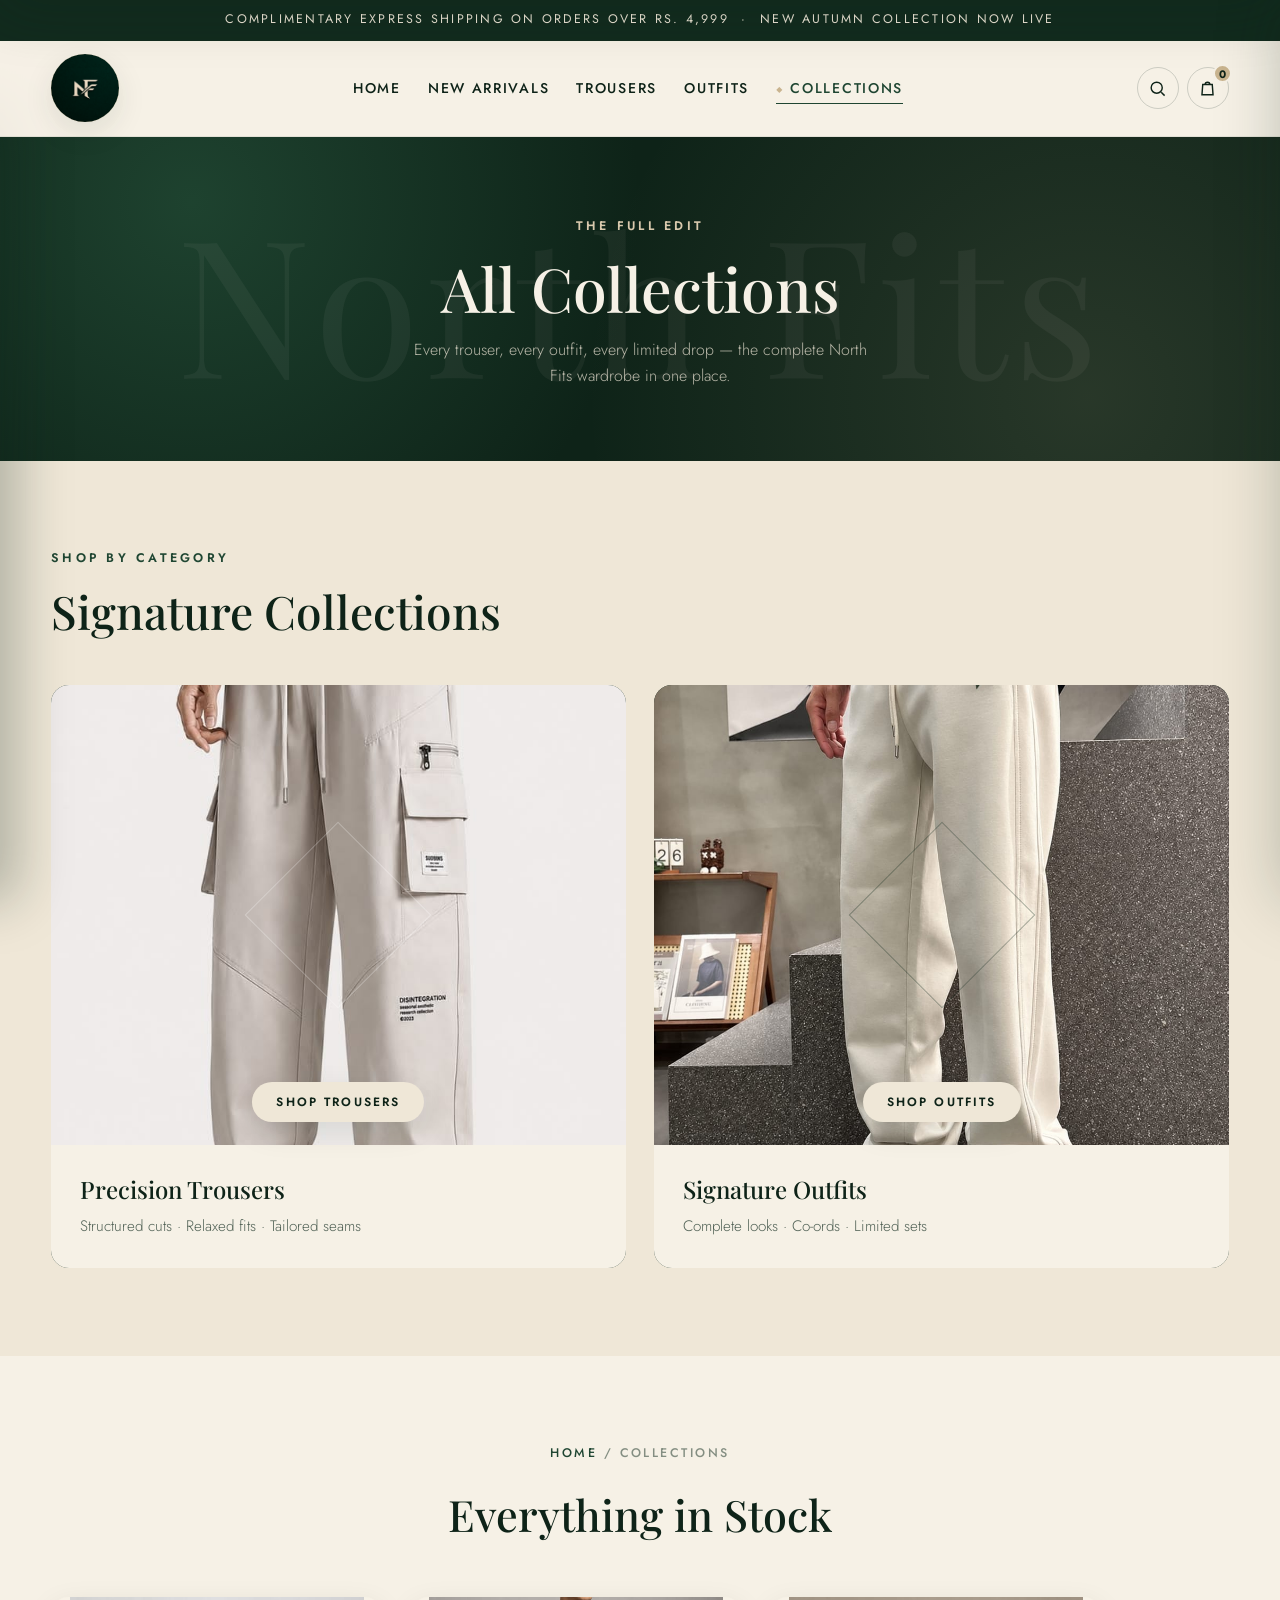
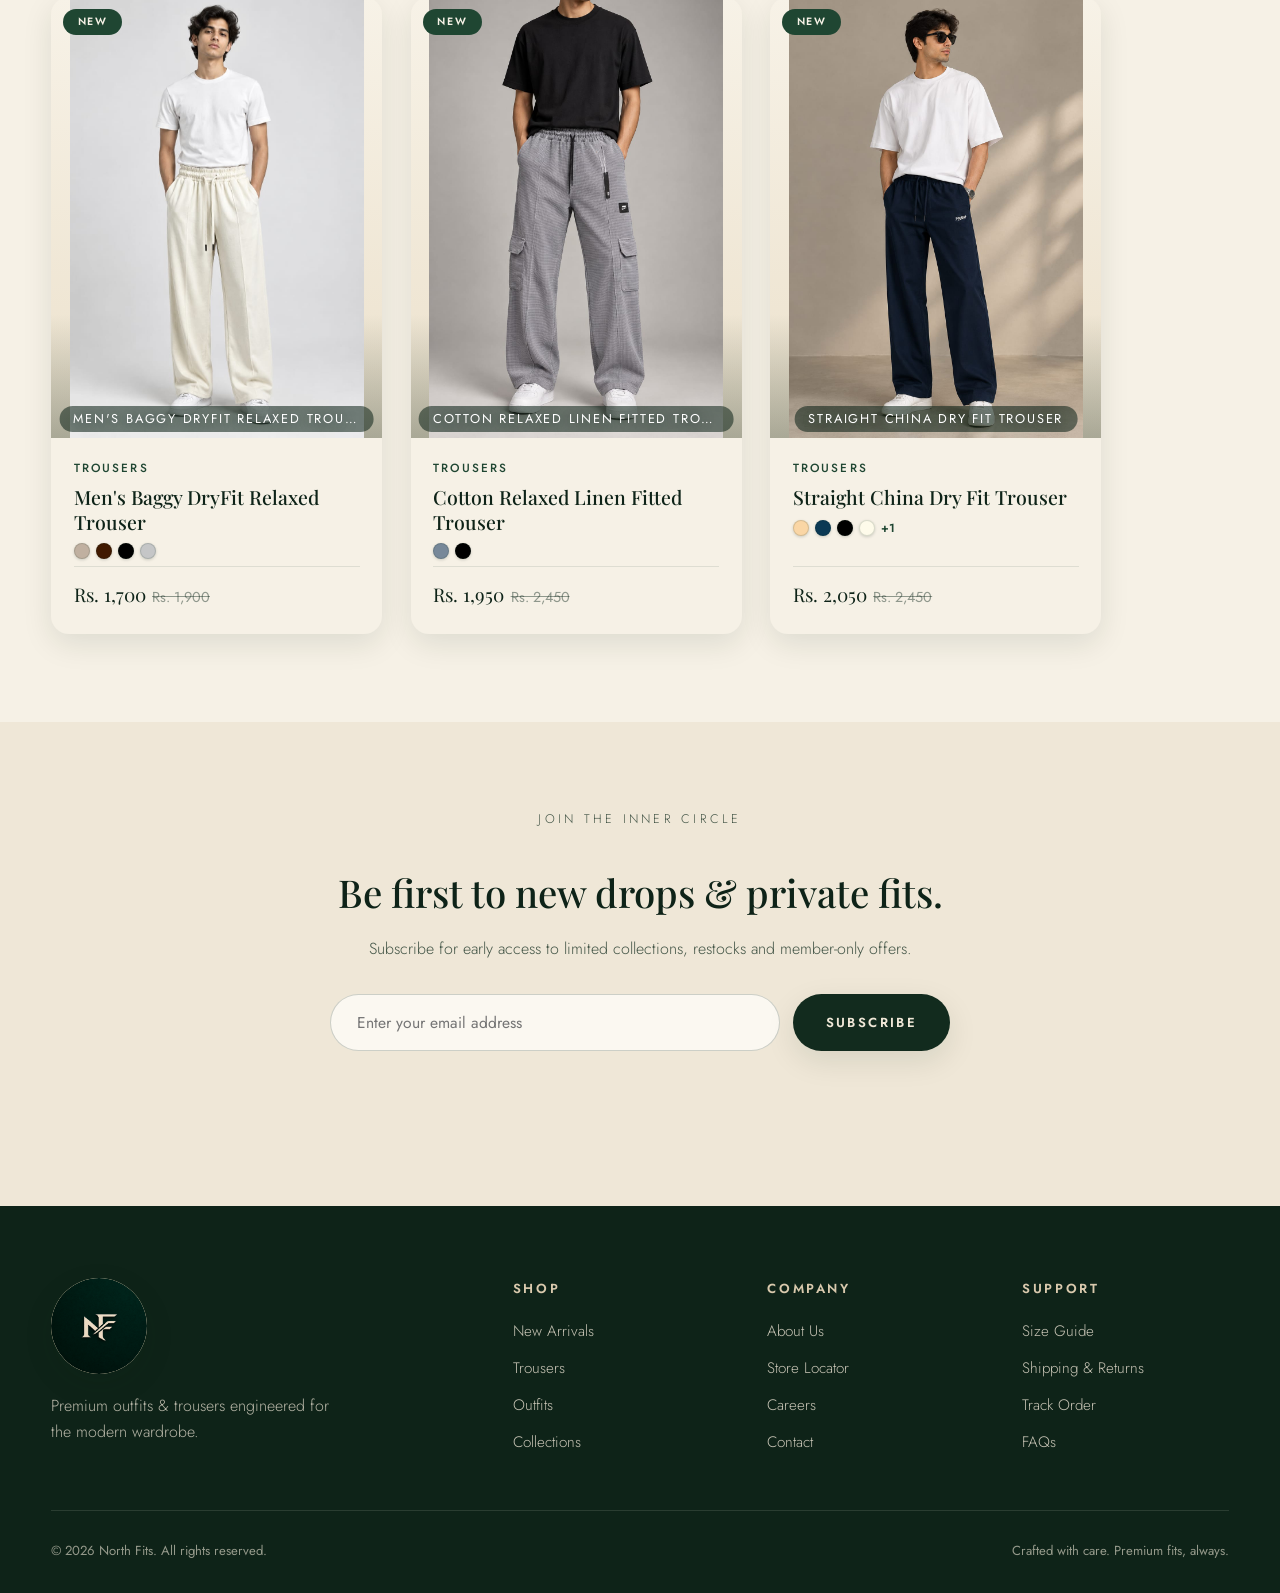
==== commit b9a2513f: "Add files via upload" ====
--- a/collections.html
+++ b/collections.html
@@ -86,7 +86,7 @@
       </div>
       <div class="collections">
         <a href="trousers.html" class="collection-item" data-collection="0">
-          <div class="collection-visual vis-trousers">
+          <div class="collection-visual vis-trousers" style="background:url('uploads/sign1.jpg') center/cover no-repeat">
             <span class="collection-chip">Shop Trousers</span>
           </div>
           <div class="collection-meta">
@@ -95,7 +95,7 @@
           </div>
         </a>
         <a href="outfits.html" class="collection-item" data-collection="1">
-          <div class="collection-visual vis-outfits">
+          <div class="collection-visual vis-outfits" style="background:url('uploads/sign2.jpg') center/cover no-repeat">
             <span class="collection-chip">Shop Outfits</span>
           </div>
           <div class="collection-meta">
--- a/styles.css
+++ b/styles.css
@@ -59,6 +59,191 @@
   font-weight: 400;
 }
 
+/* =========================================================
+   PRE-ORDER BANNER — homepage top
+   ========================================================= */
+.preorder-banner {
+  position: relative;
+  overflow: hidden;
+  background: linear-gradient(120deg, var(--green-900) 0%, var(--green-700) 55%, var(--green-800) 100%);
+  color: var(--beige-100);
+}
+
+.preorder-glow {
+  position: absolute;
+  inset: 0;
+  background:
+    radial-gradient(60% 140% at 12% 20%, rgba(233, 196, 106, 0.20) 0%, transparent 55%),
+    radial-gradient(50% 120% at 88% 80%, rgba(233, 196, 106, 0.14) 0%, transparent 55%);
+  pointer-events: none;
+}
+
+.preorder-inner {
+  position: relative;
+  display: flex;
+  align-items: center;
+  justify-content: space-between;
+  gap: 1.8rem;
+  padding-block: 1.5rem;
+  flex-wrap: wrap;
+}
+
+.preorder-copy { max-width: 620px; }
+
+.preorder-tag {
+  display: inline-flex;
+  align-items: center;
+  gap: 0.5rem;
+  font-size: 0.68rem;
+  letter-spacing: 0.22em;
+  text-transform: uppercase;
+  font-weight: 600;
+  color: #e9c46a;
+  border: 1px solid rgba(233, 196, 106, 0.45);
+  background: rgba(233, 196, 106, 0.10);
+  padding: 0.32rem 0.85rem;
+  border-radius: 999px;
+}
+
+.preorder-pulse {
+  width: 8px;
+  height: 8px;
+  border-radius: 50%;
+  background: #e9c46a;
+  box-shadow: 0 0 0 0 rgba(233, 196, 106, 0.7);
+  animation: prePulse 1.8s ease-out infinite;
+}
+
+@keyframes prePulse {
+  0% { box-shadow: 0 0 0 0 rgba(233, 196, 106, 0.7); }
+  70% { box-shadow: 0 0 0 10px rgba(233, 196, 106, 0); }
+  100% { box-shadow: 0 0 0 0 rgba(233, 196, 106, 0); }
+}
+
+.preorder-copy h2 {
+  font-family: var(--serif);
+  font-size: clamp(1.7rem, 3.4vw, 2.5rem);
+  font-weight: 500;
+  line-height: 1.15;
+  margin-top: 0.6rem;
+  color: var(--cream);
+}
+
+.preorder-copy h2 em {
+  font-style: italic;
+  color: #e9c46a;
+}
+
+.preorder-copy p {
+  margin-top: 0.55rem;
+  font-size: 0.96rem;
+  font-weight: 300;
+  color: rgba(246, 241, 230, 0.85);
+}
+
+.preorder-copy p strong { font-weight: 600; color: var(--cream); }
+
+.preorder-cta { display: flex; gap: 0.75rem; flex-wrap: wrap; }
+.preorder-cta .btn {
+  white-space: nowrap;
+  display: inline-flex;
+  align-items: center;
+  justify-content: center;
+}
+
+/* banner ke andar ghost button dark background par readable ho */
+.preorder-banner .btn-ghost {
+  color: var(--beige-100);
+  border-color: rgba(246, 241, 230, 0.45);
+}
+.preorder-banner .btn-ghost:hover {
+  background: rgba(246, 241, 230, 0.12);
+  border-color: rgba(246, 241, 230, 0.8);
+}
+
+@media (max-width: 720px) {
+  .preorder-inner {
+    flex-direction: column;
+    align-items: flex-start;
+    gap: 1.15rem;
+    padding-block: 1.3rem;
+  }
+  .preorder-cta { width: 100%; }
+  .preorder-cta .btn { flex: 1 1 auto; text-align: center; justify-content: center; }
+}
+
+/* =========================================================
+   PRE-ORDER OFFER STRIP — "first 10 customers" slide
+   ========================================================= */
+.offer-strip {
+  background: linear-gradient(90deg, #e9c46a 0%, #f0d78a 50%, #e9c46a 100%);
+  color: var(--green-900);
+  border-bottom: 1px solid rgba(18, 43, 30, 0.12);
+}
+
+.offer-inner {
+  display: flex;
+  align-items: center;
+  justify-content: center;
+  gap: 1.1rem;
+  padding-block: 0.8rem;
+  flex-wrap: wrap;
+  text-align: center;
+}
+
+.offer-badge {
+  display: inline-flex;
+  align-items: center;
+  font-size: 0.62rem;
+  letter-spacing: 0.2em;
+  text-transform: uppercase;
+  font-weight: 700;
+  color: #f6f1e6;
+  background: var(--green-800);
+  padding: 0.34rem 0.8rem;
+  border-radius: 999px;
+  white-space: nowrap;
+}
+
+.offer-text {
+  font-size: 0.98rem;
+  font-weight: 400;
+  letter-spacing: 0.01em;
+}
+
+.offer-text strong { font-weight: 700; }
+
+.offer-text em {
+  font-style: normal;
+  font-weight: 700;
+  color: var(--green-900);
+  background: rgba(255, 255, 255, 0.65);
+  padding: 0.05rem 0.4rem;
+  border-radius: 5px;
+}
+
+.btn-gold {
+  background: var(--green-800);
+  color: var(--beige-100);
+  padding: 0.6rem 1.5rem;
+  box-shadow: none;
+  display: inline-flex;
+  align-items: center;
+  justify-content: center;
+}
+
+.btn-gold:hover {
+  background: var(--green-600);
+  color: var(--cream);
+  transform: translateY(-2px);
+}
+
+@media (max-width: 720px) {
+  .offer-inner { gap: 0.65rem; padding-block: 0.85rem; }
+  .offer-text { font-size: 0.9rem; }
+  .offer-strip .btn-gold { width: 100%; max-width: 320px; }
+}
+
 /* ---------- Header ---------- */
 .header {
   position: sticky;
@@ -936,7 +1121,7 @@
 
 .product-visual {
   position: relative;
-  aspect-ratio: 3 / 3.6;
+  aspect-ratio: 3 / 4;
   display: grid;
   place-items: center;
   overflow: hidden;
@@ -1744,10 +1929,13 @@
   display: grid;
   place-items: center;
   opacity: 0;
+  /* Chhupi hui images tap/click events NA lein — warna upar wali (last)
+     image sab clicks chura leti hai aur photo kabhi open nahi hoti. */
+  pointer-events: none;
   transition: opacity 0.4s ease;
 }
 
-.qv-img.active { opacity: 1; }
+.qv-img.active { opacity: 1; pointer-events: auto; }
 
 .qv-img span {
   display: none;
@@ -2002,7 +2190,7 @@
 
   .product-grid { grid-template-columns: repeat(2, 1fr); gap: 0.9rem; }
 
-  .product-visual { aspect-ratio: 3 / 3.3; }
+  .product-visual { aspect-ratio: 3 / 4; }
   .product-info { padding: 0.9rem 1rem 1.1rem; gap: 0.35rem; }
   .product-info h4 { font-size: 1rem; }
   .product-bottom { flex-wrap: wrap; gap: 0.5rem; }
@@ -2391,6 +2579,42 @@
 
 .co-next-btn:disabled { opacity: 0.5; cursor: not-allowed; }
 
+/* Pre-order tag — order summary slide ke title ke saath */
+.co-pre-tag {
+  display: inline-block;
+  vertical-align: middle;
+  margin-left: 0.5rem;
+  font-family: var(--sans);
+  font-size: 0.58rem;
+  letter-spacing: 0.16em;
+  font-weight: 700;
+  text-transform: uppercase;
+  color: var(--green-800);
+  background: #f2e3bd;
+  border: 1px solid rgba(18, 43, 30, 0.18);
+  padding: 0.22rem 0.6rem;
+  border-radius: 999px;
+  position: relative;
+  top: -2px;
+}
+
+/* ---------- Mobile: Netlify badge se Next button na chhupe ----------
+   Netlify ka "Published with Netlify" watermark bottom-right pe fixed
+   hota hai. Checkout ka Next button bahi corner pe aata tha aur badge
+   ke peeche chhup jata tha. Isliye mobile pe footer ko upar shift kar
+   ke buttons ko badge ke clear area mein rakha gaya hai. */
+@media (max-width: 640px) {
+  .co-foot {
+    /* neeche ~3.4rem khali chhodo jahan Netlify badge baithta hai */
+    padding: 0.9rem 1.2rem calc(1.1rem + env(safe-area-inset-bottom, 0px) + 3.4rem);
+    gap: 0.7rem;
+  }
+  .co-foot .btn {
+    min-height: 48px;         /* mobile pe achha tap target */
+    font-size: 0.95rem;
+  }
+}
+
 /* Success overlay */
 .co-success {
   position: absolute;
@@ -2573,7 +2797,11 @@
   .co { max-height: 94vh; }
   .co-head { padding: 1.2rem 1.2rem 0.2rem; }
   .co-slide { padding: 1.05rem 1.2rem 1.3rem; }
-  .co-foot { padding: 0.9rem 1.2rem 1.1rem; }
+  /* Neeche Netlify badge ke liye jagah chhodni zaroori hai — warna
+     Next button uske peeche chhup jata hai (upar 640px rule dekho). */
+  .co-foot {
+    padding: 0.9rem 1.2rem calc(1.1rem + env(safe-area-inset-bottom, 0px) + 3.4rem);
+  }
   .co-step-label { font-size: 0.58rem; }
   .co-step-dot { width: 24px; height: 24px; }
   .co-tick svg { width: 100px; height: 100px; }
@@ -2654,19 +2882,27 @@
   inset: 0;
   width: 100%;
   height: 100%;
-  object-fit: cover;
+  /* 'contain' = poori tasveer dikhe (crop na ho), card khole baghair bhi */
+  object-fit: contain;
   z-index: 1;
   transition: transform 0.6s ease;
 }
 
-.product-visual.has-image::before { opacity: 1; }
+/* Photo ke peeche saaf halka beige backdrop — contain karne par
+   kinaron mein fabric gradient ki jagah yeh nazar aata hai */
+.product-visual.has-image { background: #f2ece0; }
+
+.product-visual.has-image::before {
+  opacity: 1;
+  background: linear-gradient(180deg, #f7f2e7 0%, #ece1cc 100%);
+}
 
 .product-visual.has-image::after {
   content: '';
   position: absolute;
   inset: 0;
   z-index: 0;
-  background: linear-gradient(180deg, rgba(14, 35, 24, 0) 45%, rgba(14, 35, 24, 0.45));
+  background: linear-gradient(180deg, rgba(14, 35, 24, 0) 72%, rgba(14, 35, 24, 0.3));
   pointer-events: none;
 }
 
@@ -2700,14 +2936,15 @@
 .product-card:hover .product-img { transform: scale(1.06); }
 
 /* Quick view photo slides */
-.visual-img { background: var(--green-800); }
+.visual-img { background: #f2ece0; }
 
 .qv-photo {
   position: absolute;
   inset: 0;
   width: 100%;
   height: 100%;
-  object-fit: cover;
+  /* poori tasveer dikhe (crop na ho) */
+  object-fit: contain;
 }
 
 .qv-img.visual-img span {
